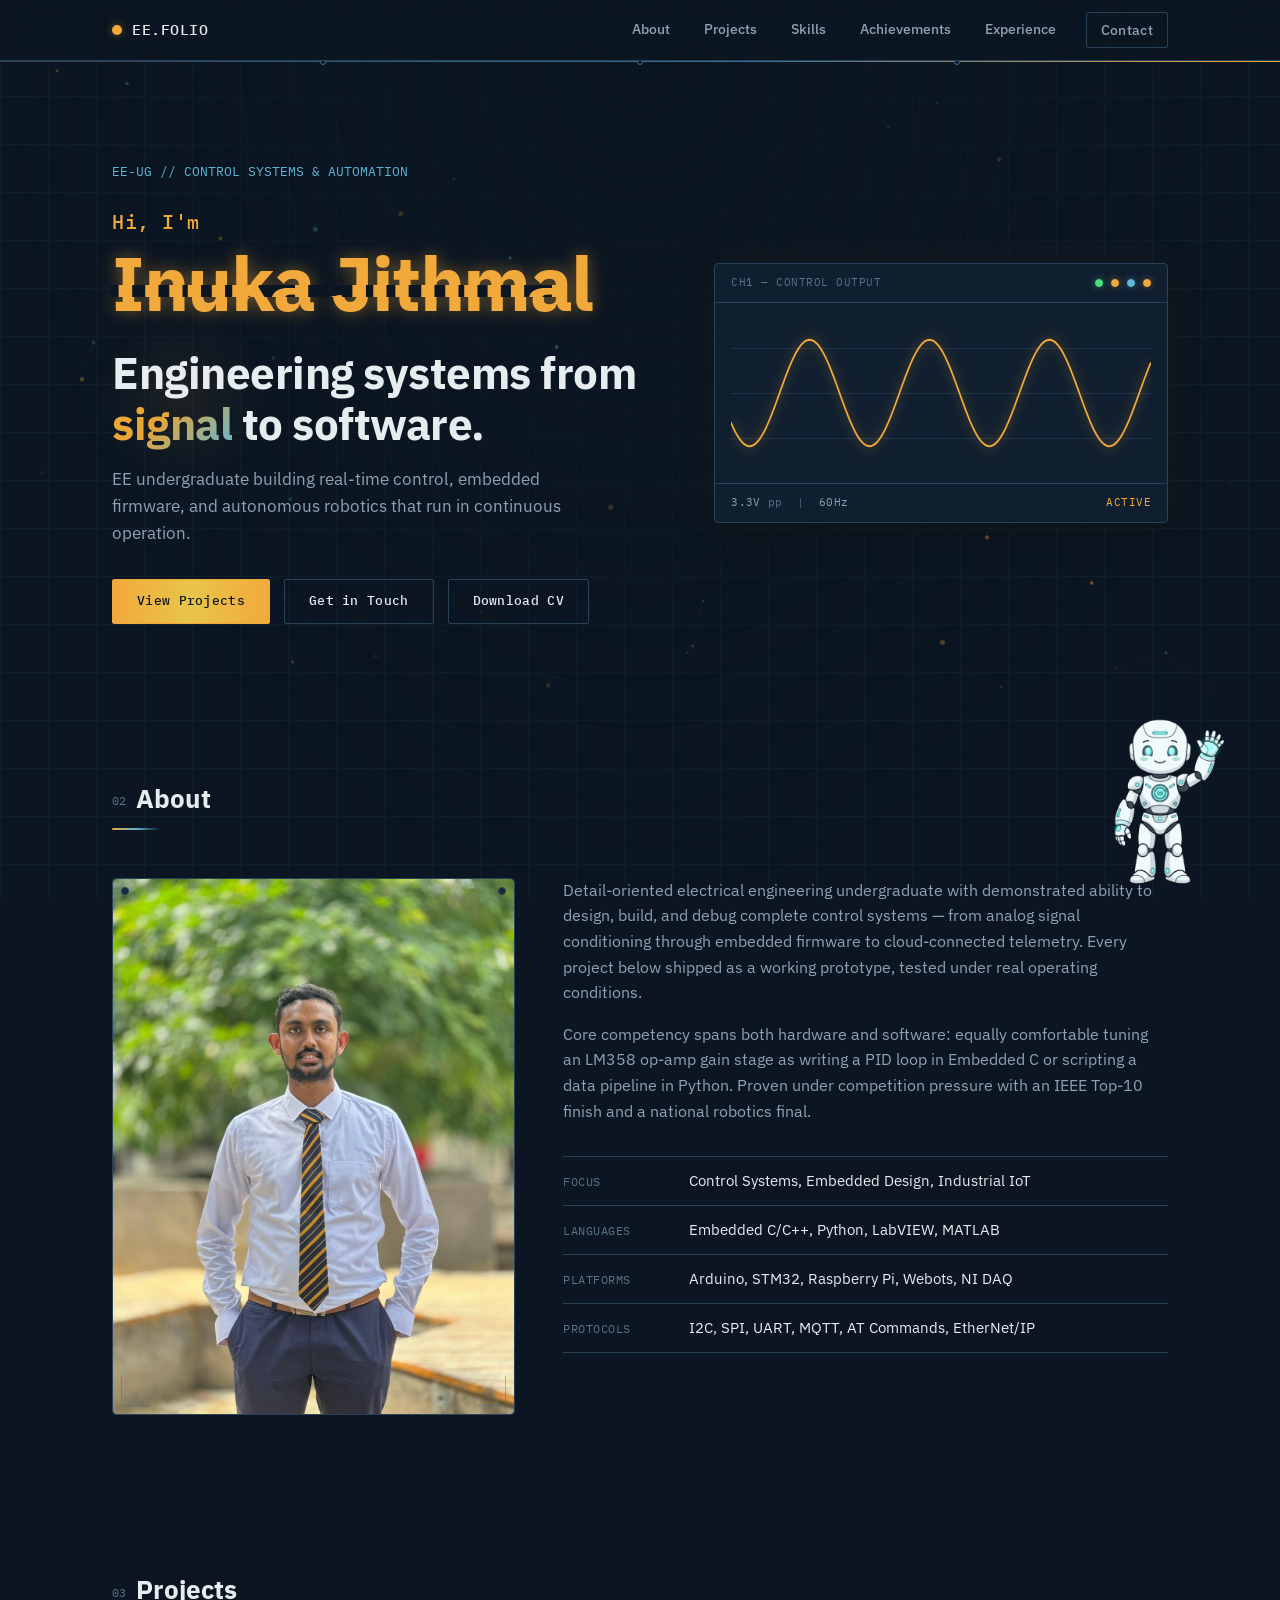
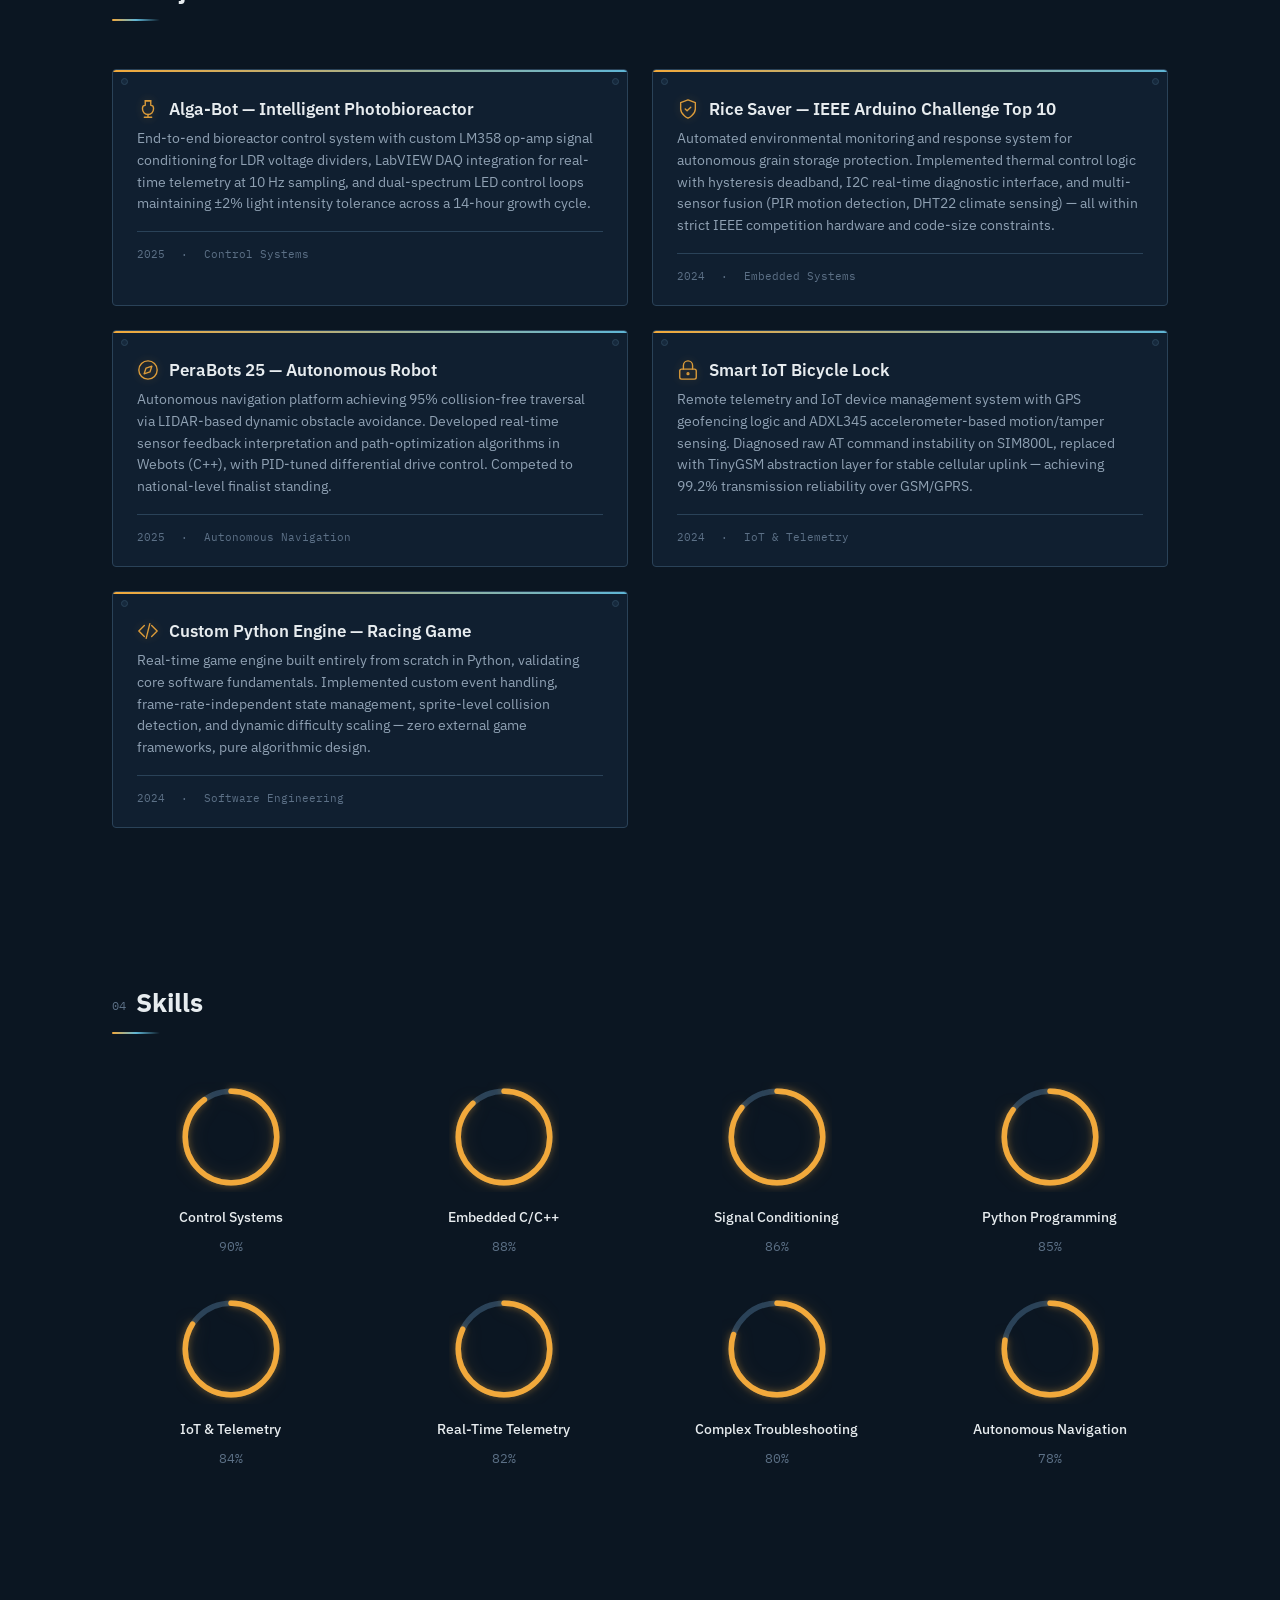
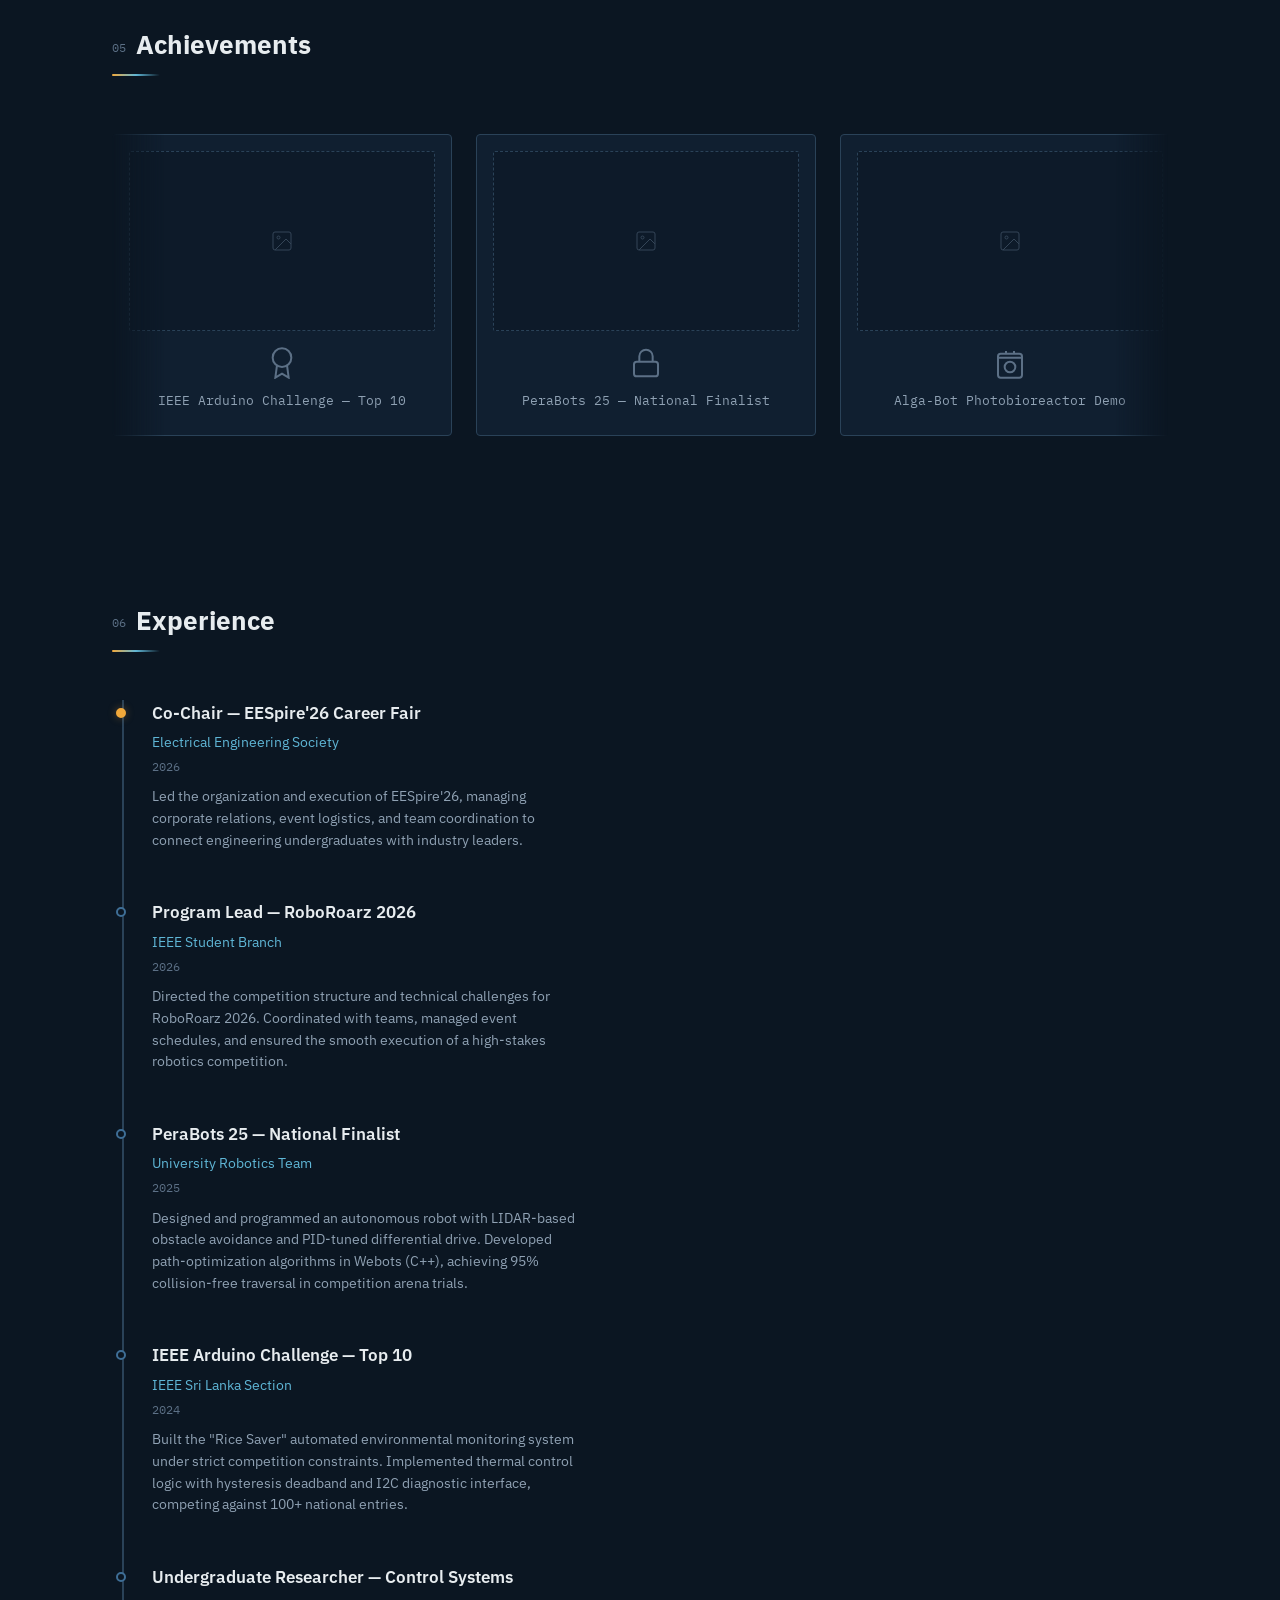
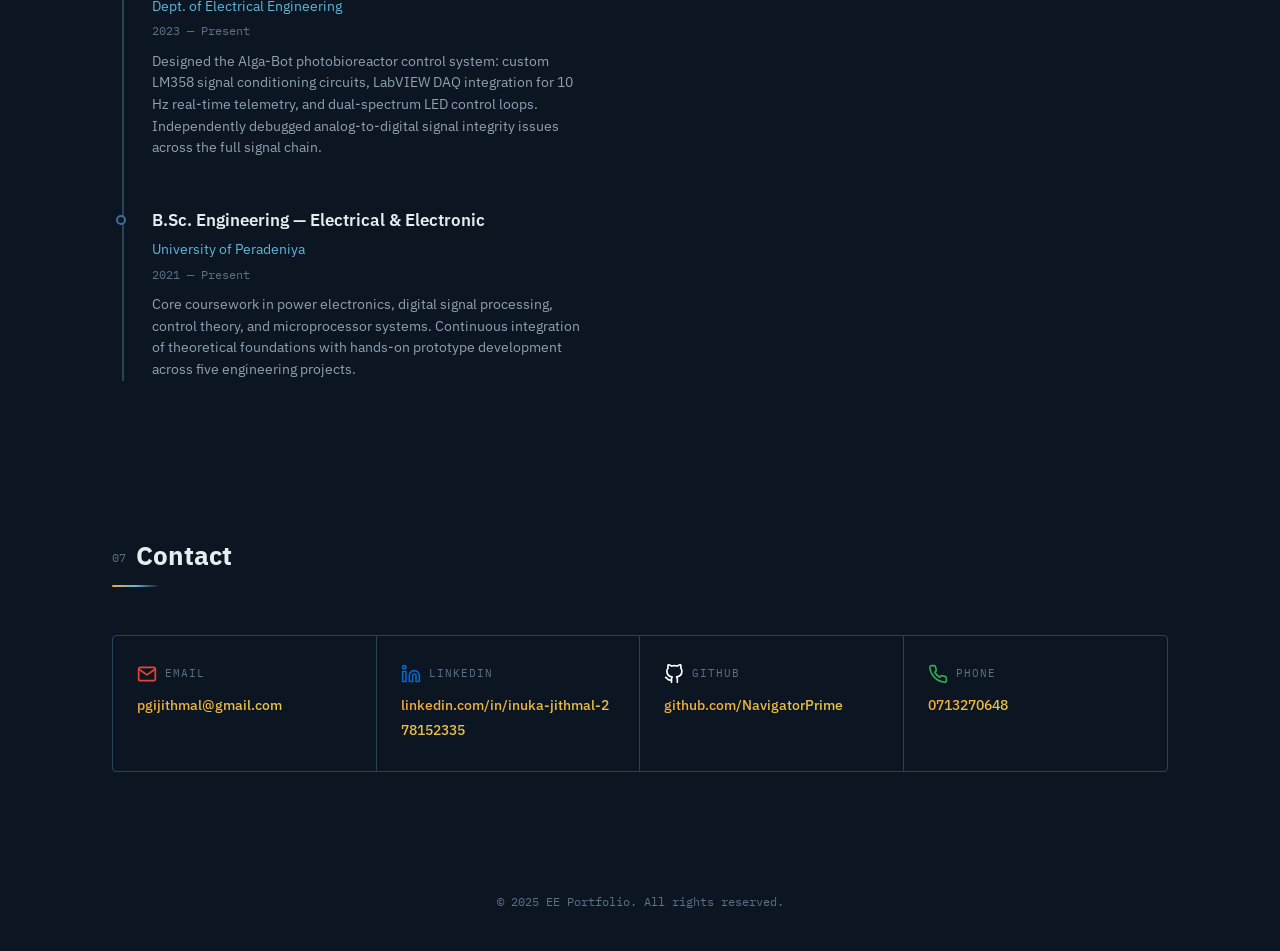
==== index.html @ 8684368c "Add CV" ====
<!DOCTYPE html>
<html lang="en">
<head>
  <meta charset="UTF-8">
  <meta name="viewport" content="width=device-width, initial-scale=1.0">
  <title>Electrical Engineering Portfolio — Control Systems, Embedded Design &amp; Autonomous Robotics</title>
  <meta name="description" content="Electrical engineering undergraduate portfolio specializing in real-time control systems, embedded C/C++ firmware, autonomous robotics, industrial IoT, and signal conditioning. Proven track record in IEEE competitions and national-level robotics finals.">
  <link rel="stylesheet" href="index.css?v=2">
</head>
<body>

  <!-- ======================== NAVBAR ======================== -->
  <nav class="navbar" id="navbar">
    <div class="wrap">
      <a href="#" class="logo">
        <span class="logo-dot"></span>
        <span>EE.FOLIO</span>
      </a>
      <ul class="nav-links">
        <li><a href="#about">About</a></li>
        <li><a href="#projects">Projects</a></li>
        <li><a href="#skills">Skills</a></li>
        <li><a href="#achievements">Achievements</a></li>
        <li><a href="#experience">Experience</a></li>
        <li><a href="#contact" class="btn btn-ghost">Contact</a></li>
      </ul>
    </div>
  </nav>

  <!-- Bus Rule Divider -->
  <div class="bus-rule"><span class="bus-rule-center"></span></div>


  <!-- ======================== HERO ======================== -->
  <section class="hero" id="hero">
    <div class="hero-particles" id="hero-particles">
      <canvas id="particle-canvas"></canvas>
    </div>
    <div class="wrap">
      <div class="hero-grid">
        <div class="hero-text">
          <span class="eyebrow">EE-UG // CONTROL SYSTEMS &amp; AUTOMATION</span>
          <div class="name-glitch-container">
            <span class="name-greeting">Hi, I'm</span><br/>
            <span class="name-glitch" data-text="Inuka Jithmal">Inuka Jithmal</span>
          </div>
          <h1>Engineering systems from <span class="amber">signal</span> to software.</h1>
          <p class="lede">EE undergraduate building real-time control, embedded firmware, and autonomous robotics that run in continuous operation.</p>
          <div class="hero-buttons">
            <a href="#projects" class="btn btn-primary">View Projects</a>
            <a href="#contact" class="btn btn-ghost">Get in Touch</a>
            <a href="CV.pdf" class="btn btn-ghost" download>Download CV</a>
          </div>
        </div>

        <!-- Oscilloscope Panel -->
        <div class="scope-panel" id="scope-panel">
          <div class="scope-header">
            <span class="scope-channel">CH1 — CONTROL OUTPUT</span>
            <div class="scope-leds">
              <span class="led" id="led-1"></span>
              <span class="led" id="led-2"></span>
              <span class="led" id="led-3"></span>
              <span class="led" id="led-4"></span>
            </div>
          </div>
          <div class="scope-display">
            <div class="scope-grid-line"></div>
            <div class="scope-grid-line"></div>
            <div class="scope-grid-line"></div>
            <svg class="scope-svg" viewBox="0 0 500 140" preserveAspectRatio="none" id="scope-svg">
              <path class="scope-trace" id="scope-trace" d="" />
            </svg>
          </div>
          <div class="scope-footer">
            <span class="scope-readout"><span>3.3V</span> pp &nbsp;|&nbsp; <span>60Hz</span></span>
            <span class="scope-status" id="scope-status">STANDBY</span>
          </div>
        </div>
      </div>
    </div>
  </section>


  <!-- ======================== ABOUT ======================== -->
  <section id="about">
    <div class="wrap">
      <h2><span class="section-ref">02</span>About</h2>
      <div class="about-grid">
        <!-- Photo Panel -->
        <div class="photo-panel" id="photo-panel">
          <span class="bolt bolt-tl"></span>
          <span class="bolt bolt-tr"></span>
          <img id="photo-preview" class="loaded" src="profile.jpg" alt="Profile photo" style="display: block;">
        </div>

        <!-- Bio + Spec Sheet -->
        <div class="bio">
          <p>Detail-oriented electrical engineering undergraduate with demonstrated ability to design, build, and debug complete control systems — from analog signal conditioning through embedded firmware to cloud-connected telemetry. Every project below shipped as a working prototype, tested under real operating conditions.</p>
          <p>Core competency spans both hardware and software: equally comfortable tuning an LM358 op-amp gain stage as writing a PID loop in Embedded C or scripting a data pipeline in Python. Proven under competition pressure with an IEEE Top-10 finish and a national robotics final.</p>

          <dl class="spec-sheet">
            <div class="spec-row">
              <dt class="spec-key">FOCUS</dt>
              <dd class="spec-val">Control Systems, Embedded Design, Industrial IoT</dd>
            </div>
            <div class="spec-row">
              <dt class="spec-key">LANGUAGES</dt>
              <dd class="spec-val">Embedded C/C++, Python, LabVIEW, MATLAB</dd>
            </div>
            <div class="spec-row">
              <dt class="spec-key">PLATFORMS</dt>
              <dd class="spec-val">Arduino, STM32, Raspberry Pi, Webots, NI DAQ</dd>
            </div>
            <div class="spec-row">
              <dt class="spec-key">PROTOCOLS</dt>
              <dd class="spec-val">I2C, SPI, UART, MQTT, AT Commands, EtherNet/IP</dd>
            </div>
          </dl>
        </div>
      </div>
    </div>
  </section>


  <!-- ======================== PROJECTS ======================== -->
  <section id="projects">
    <div class="wrap">
      <h2><span class="section-ref">03</span>Projects</h2>
      <div class="project-grid">

        <!-- 1. Alga-Bot -->
        <div class="project-card" tabindex="0">
          <h3><svg class="project-icon" viewBox="0 0 24 24" fill="none" stroke="currentColor" stroke-width="1.5" stroke-linecap="round" stroke-linejoin="round"><path d="M9 3h6v5a3 3 0 0 1 3 3v1a6 6 0 0 1-12 0v-1a3 3 0 0 1 3-3V3z"/><line x1="9" y1="3" x2="15" y2="3"/><path d="M12 18v3"/><path d="M8 21h8"/></svg>Alga-Bot — Intelligent Photobioreactor</h3>
          <p class="project-desc">End-to-end bioreactor control system with custom LM358 op-amp signal conditioning for LDR voltage dividers, LabVIEW DAQ integration for real-time telemetry at 10 Hz sampling, and dual-spectrum LED control loops maintaining ±2% light intensity tolerance across a 14-hour growth cycle.</p>
          <div class="project-tags">
            <span class="tag">LabVIEW</span>
            <span class="tag">LM358 Op-Amp</span>
            <span class="tag">Signal Conditioning</span>
            <span class="tag">NI DAQ</span>
            <span class="tag">PID Control</span>
          </div>
          <div class="project-meta">
            <span>2025</span>
            <span>·</span>
            <span>Control Systems</span>
          </div>
        </div>

        <!-- 2. Rice Saver -->
        <div class="project-card" tabindex="0">
          <h3><svg class="project-icon" viewBox="0 0 24 24" fill="none" stroke="currentColor" stroke-width="1.5" stroke-linecap="round" stroke-linejoin="round"><path d="M12 22s8-4 8-10V5l-8-3-8 3v7c0 6 8 10 8 10z"/><polyline points="9 12 11 14 15 10"/></svg>Rice Saver — IEEE Arduino Challenge Top 10</h3>
          <p class="project-desc">Automated environmental monitoring and response system for autonomous grain storage protection. Implemented thermal control logic with hysteresis deadband, I2C real-time diagnostic interface, and multi-sensor fusion (PIR motion detection, DHT22 climate sensing) — all within strict IEEE competition hardware and code-size constraints.</p>
          <div class="project-tags">
            <span class="tag">Arduino</span>
            <span class="tag">I2C</span>
            <span class="tag">PIR</span>
            <span class="tag">DHT22</span>
            <span class="tag">Thermal Control</span>
          </div>
          <div class="project-meta">
            <span>2024</span>
            <span>·</span>
            <span>Embedded Systems</span>
          </div>
        </div>

        <!-- 3. PeraBots 25 -->
        <div class="project-card" tabindex="0">
          <h3><svg class="project-icon" viewBox="0 0 24 24" fill="none" stroke="currentColor" stroke-width="1.5" stroke-linecap="round" stroke-linejoin="round"><circle cx="12" cy="12" r="10"/><polygon points="16.24 7.76 14.12 14.12 7.76 16.24 9.88 9.88 16.24 7.76"/></svg>PeraBots 25 — Autonomous Robot</h3>
          <p class="project-desc">Autonomous navigation platform achieving 95% collision-free traversal via LIDAR-based dynamic obstacle avoidance. Developed real-time sensor feedback interpretation and path-optimization algorithms in Webots (C++), with PID-tuned differential drive control. Competed to national-level finalist standing.</p>
          <div class="project-tags">
            <span class="tag">LIDAR</span>
            <span class="tag">Webots</span>
            <span class="tag">Path Planning</span>
            <span class="tag">C++</span>
            <span class="tag">PID</span>
          </div>
          <div class="project-meta">
            <span>2025</span>
            <span>·</span>
            <span>Autonomous Navigation</span>
          </div>
        </div>

        <!-- 4. Smart IoT Bicycle Lock -->
        <div class="project-card" tabindex="0">
          <h3><svg class="project-icon" viewBox="0 0 24 24" fill="none" stroke="currentColor" stroke-width="1.5" stroke-linecap="round" stroke-linejoin="round"><rect x="3" y="11" width="18" height="11" rx="2" ry="2"/><path d="M7 11V7a5 5 0 0 1 10 0v4"/><circle cx="12" cy="16" r="1"/></svg>Smart IoT Bicycle Lock</h3>
          <p class="project-desc">Remote telemetry and IoT device management system with GPS geofencing logic and ADXL345 accelerometer-based motion/tamper sensing. Diagnosed raw AT command instability on SIM800L, replaced with TinyGSM abstraction layer for stable cellular uplink — achieving 99.2% transmission reliability over GSM/GPRS.</p>
          <div class="project-tags">
            <span class="tag">TinyGSM</span>
            <span class="tag">ADXL345</span>
            <span class="tag">Geofencing</span>
            <span class="tag">SIM800L</span>
            <span class="tag">MQTT</span>
          </div>
          <div class="project-meta">
            <span>2024</span>
            <span>·</span>
            <span>IoT &amp; Telemetry</span>
          </div>
        </div>

        <!-- 5. Custom Python Engine -->
        <div class="project-card" tabindex="0">
          <h3><svg class="project-icon" viewBox="0 0 24 24" fill="none" stroke="currentColor" stroke-width="1.5" stroke-linecap="round" stroke-linejoin="round"><polyline points="16 18 22 12 16 6"/><polyline points="8 6 2 12 8 18"/><line x1="14" y1="4" x2="10" y2="20"/></svg>Custom Python Engine — Racing Game</h3>
          <p class="project-desc">Real-time game engine built entirely from scratch in Python, validating core software fundamentals. Implemented custom event handling, frame-rate-independent state management, sprite-level collision detection, and dynamic difficulty scaling — zero external game frameworks, pure algorithmic design.</p>
          <div class="project-tags">
            <span class="tag">Python</span>
            <span class="tag">Pygame</span>
            <span class="tag">State Machine</span>
            <span class="tag">Event Loop</span>
            <span class="tag">OOP</span>
          </div>
          <div class="project-meta">
            <span>2024</span>
            <span>·</span>
            <span>Software Engineering</span>
          </div>
        </div>

      </div>
    </div>
  </section>


  <!-- ======================== SKILLS ======================== -->
  <section id="skills">
    <div class="wrap">
      <h2><span class="section-ref">04</span>Skills</h2>
      <div class="skill-grid">

        <div class="skill-gauge" data-percent="90">
          <svg class="gauge-ring" viewBox="0 0 120 120">
            <circle class="gauge-track" cx="60" cy="60" r="50" />
            <circle class="gauge-fill" cx="60" cy="60" r="50" />
          </svg>
          <div class="gauge-label">
            <span class="name">Control Systems</span>
            <span class="pct">90%</span>
          </div>
        </div>

        <div class="skill-gauge" data-percent="88">
          <svg class="gauge-ring" viewBox="0 0 120 120">
            <circle class="gauge-track" cx="60" cy="60" r="50" />
            <circle class="gauge-fill" cx="60" cy="60" r="50" />
          </svg>
          <div class="gauge-label">
            <span class="name">Embedded C/C++</span>
            <span class="pct">88%</span>
          </div>
        </div>

        <div class="skill-gauge" data-percent="86">
          <svg class="gauge-ring" viewBox="0 0 120 120">
            <circle class="gauge-track" cx="60" cy="60" r="50" />
            <circle class="gauge-fill" cx="60" cy="60" r="50" />
          </svg>
          <div class="gauge-label">
            <span class="name">Signal Conditioning</span>
            <span class="pct">86%</span>
          </div>
        </div>

        <div class="skill-gauge" data-percent="85">
          <svg class="gauge-ring" viewBox="0 0 120 120">
            <circle class="gauge-track" cx="60" cy="60" r="50" />
            <circle class="gauge-fill" cx="60" cy="60" r="50" />
          </svg>
          <div class="gauge-label">
            <span class="name">Python Programming</span>
            <span class="pct">85%</span>
          </div>
        </div>

        <div class="skill-gauge" data-percent="84">
          <svg class="gauge-ring" viewBox="0 0 120 120">
            <circle class="gauge-track" cx="60" cy="60" r="50" />
            <circle class="gauge-fill" cx="60" cy="60" r="50" />
          </svg>
          <div class="gauge-label">
            <span class="name">IoT & Telemetry</span>
            <span class="pct">84%</span>
          </div>
        </div>

        <div class="skill-gauge" data-percent="82">
          <svg class="gauge-ring" viewBox="0 0 120 120">
            <circle class="gauge-track" cx="60" cy="60" r="50" />
            <circle class="gauge-fill" cx="60" cy="60" r="50" />
          </svg>
          <div class="gauge-label">
            <span class="name">Real-Time Telemetry</span>
            <span class="pct">82%</span>
          </div>
        </div>

        <div class="skill-gauge" data-percent="80">
          <svg class="gauge-ring" viewBox="0 0 120 120">
            <circle class="gauge-track" cx="60" cy="60" r="50" />
            <circle class="gauge-fill" cx="60" cy="60" r="50" />
          </svg>
          <div class="gauge-label">
            <span class="name">Complex Troubleshooting</span>
            <span class="pct">80%</span>
          </div>
        </div>

        <div class="skill-gauge" data-percent="78">
          <svg class="gauge-ring" viewBox="0 0 120 120">
            <circle class="gauge-track" cx="60" cy="60" r="50" />
            <circle class="gauge-fill" cx="60" cy="60" r="50" />
          </svg>
          <div class="gauge-label">
            <span class="name">Autonomous Navigation</span>
            <span class="pct">78%</span>
          </div>
        </div>

      </div>
    </div>
  </section>


  <!-- ======================== ACHIEVEMENTS ======================== -->
  <section id="achievements">
    <div class="wrap">
      <h2><span class="section-ref">05</span>Achievements</h2>
      <div class="marquee-container" id="achievement-marquee">
        <div class="marquee-track">
          <!-- Set 1 -->
          <div class="marquee-set">
            <a href="projects/rice-saver.html" class="marquee-card" data-project="rice-saver">
              <div class="marquee-image-placeholder"><svg viewBox="0 0 24 24" fill="none" stroke="currentColor" stroke-width="1"><rect x="3" y="3" width="18" height="18" rx="2" ry="2"/><circle cx="8.5" cy="8.5" r="1.5"/><polyline points="21 15 16 10 5 21"/></svg></div>
              <div class="marquee-content">
                <svg viewBox="0 0 24 24" fill="none" stroke="currentColor" stroke-width="1.5"><circle cx="12" cy="8" r="7"/><polyline points="8.21 13.89 7 23 12 20 17 23 15.79 13.88"/></svg>
                <div class="marquee-text">IEEE Arduino Challenge — Top 10</div>
              </div>
            </a>
            <a href="projects/perabots.html" class="marquee-card" data-project="perabots">
              <div class="marquee-image-placeholder"><svg viewBox="0 0 24 24" fill="none" stroke="currentColor" stroke-width="1"><rect x="3" y="3" width="18" height="18" rx="2" ry="2"/><circle cx="8.5" cy="8.5" r="1.5"/><polyline points="21 15 16 10 5 21"/></svg></div>
              <div class="marquee-content">
                <svg viewBox="0 0 24 24" fill="none" stroke="currentColor" stroke-width="1.5"><rect x="3" y="11" width="18" height="11" rx="2" ry="2"/><path d="M7 11V7a5 5 0 0 1 10 0v4"/></svg>
                <div class="marquee-text">PeraBots 25 — National Finalist</div>
              </div>
            </a>
            <a href="projects/algabot.html" class="marquee-card" data-project="algabot">
              <div class="marquee-image-placeholder"><svg viewBox="0 0 24 24" fill="none" stroke="currentColor" stroke-width="1"><rect x="3" y="3" width="18" height="18" rx="2" ry="2"/><circle cx="8.5" cy="8.5" r="1.5"/><polyline points="21 15 16 10 5 21"/></svg></div>
              <div class="marquee-content">
                <svg viewBox="0 0 24 24" fill="none" stroke="currentColor" stroke-width="1.5"><path d="M9 3v2M15 3v2M3 8h18M5 5h14a2 2 0 0 1 2 2v14a2 2 0 0 1-2 2H5a2 2 0 0 1-2-2V7a2 2 0 0 1 2-2z"/><circle cx="12" cy="15" r="4"/></svg>
                <div class="marquee-text">Alga-Bot Photobioreactor Demo</div>
              </div>
            </a>
            <a href="projects/iot-lock.html" class="marquee-card" data-project="iot-lock">
              <div class="marquee-image-placeholder"><svg viewBox="0 0 24 24" fill="none" stroke="currentColor" stroke-width="1"><rect x="3" y="3" width="18" height="18" rx="2" ry="2"/><circle cx="8.5" cy="8.5" r="1.5"/><polyline points="21 15 16 10 5 21"/></svg></div>
              <div class="marquee-content">
                <svg viewBox="0 0 24 24" fill="none" stroke="currentColor" stroke-width="1.5"><path d="M22 12h-4l-3 9L9 3l-3 9H2"/></svg>
                <div class="marquee-text">IoT Bicycle Lock — Field Test</div>
              </div>
            </a>
            <a href="projects/racing-engine.html" class="marquee-card" data-project="racing-engine">
              <div class="marquee-image-placeholder"><svg viewBox="0 0 24 24" fill="none" stroke="currentColor" stroke-width="1"><rect x="3" y="3" width="18" height="18" rx="2" ry="2"/><circle cx="8.5" cy="8.5" r="1.5"/><polyline points="21 15 16 10 5 21"/></svg></div>
              <div class="marquee-content">
                <svg viewBox="0 0 24 24" fill="none" stroke="currentColor" stroke-width="1.5"><polyline points="16 18 22 12 16 6"/><polyline points="8 6 2 12 8 18"/></svg>
                <div class="marquee-text">Python Racing Engine Demo</div>
              </div>
            </a>
            <a href="projects/raven.html" class="marquee-card" data-project="raven">
              <div class="marquee-image-placeholder"><svg viewBox="0 0 24 24" fill="none" stroke="currentColor" stroke-width="1"><rect x="3" y="3" width="18" height="18" rx="2" ry="2"/><circle cx="8.5" cy="8.5" r="1.5"/><polyline points="21 15 16 10 5 21"/></svg></div>
              <div class="marquee-content">
                <svg viewBox="0 0 24 24" fill="none" stroke="currentColor" stroke-width="1.5"><polygon points="12 2 15.09 8.26 22 9.27 17 14.14 18.18 21.02 12 17.77 5.82 21.02 7 14.14 2 9.27 8.91 8.26 12 2"/></svg>
                <div class="marquee-text">ROBOFEST 2025 — Finalist</div>
              </div>
            </a>
          </div>
          
          <!-- Set 2 (for seamless looping) -->
          <div class="marquee-set">
            <a href="projects/rice-saver.html" class="marquee-card" data-project="rice-saver">
              <div class="marquee-image-placeholder"><svg viewBox="0 0 24 24" fill="none" stroke="currentColor" stroke-width="1"><rect x="3" y="3" width="18" height="18" rx="2" ry="2"/><circle cx="8.5" cy="8.5" r="1.5"/><polyline points="21 15 16 10 5 21"/></svg></div>
              <div class="marquee-content">
                <svg viewBox="0 0 24 24" fill="none" stroke="currentColor" stroke-width="1.5"><circle cx="12" cy="8" r="7"/><polyline points="8.21 13.89 7 23 12 20 17 23 15.79 13.88"/></svg>
                <div class="marquee-text">IEEE Arduino Challenge — Top 10</div>
              </div>
            </a>
            <a href="projects/perabots.html" class="marquee-card" data-project="perabots">
              <div class="marquee-image-placeholder"><svg viewBox="0 0 24 24" fill="none" stroke="currentColor" stroke-width="1"><rect x="3" y="3" width="18" height="18" rx="2" ry="2"/><circle cx="8.5" cy="8.5" r="1.5"/><polyline points="21 15 16 10 5 21"/></svg></div>
              <div class="marquee-content">
                <svg viewBox="0 0 24 24" fill="none" stroke="currentColor" stroke-width="1.5"><rect x="3" y="11" width="18" height="11" rx="2" ry="2"/><path d="M7 11V7a5 5 0 0 1 10 0v4"/></svg>
                <div class="marquee-text">PeraBots 25 — National Finalist</div>
              </div>
            </a>
            <a href="projects/algabot.html" class="marquee-card" data-project="algabot">
              <div class="marquee-image-placeholder"><svg viewBox="0 0 24 24" fill="none" stroke="currentColor" stroke-width="1"><rect x="3" y="3" width="18" height="18" rx="2" ry="2"/><circle cx="8.5" cy="8.5" r="1.5"/><polyline points="21 15 16 10 5 21"/></svg></div>
              <div class="marquee-content">
                <svg viewBox="0 0 24 24" fill="none" stroke="currentColor" stroke-width="1.5"><path d="M9 3v2M15 3v2M3 8h18M5 5h14a2 2 0 0 1 2 2v14a2 2 0 0 1-2 2H5a2 2 0 0 1-2-2V7a2 2 0 0 1 2-2z"/><circle cx="12" cy="15" r="4"/></svg>
                <div class="marquee-text">Alga-Bot Photobioreactor Demo</div>
              </div>
            </a>
            <a href="projects/iot-lock.html" class="marquee-card" data-project="iot-lock">
              <div class="marquee-image-placeholder"><svg viewBox="0 0 24 24" fill="none" stroke="currentColor" stroke-width="1"><rect x="3" y="3" width="18" height="18" rx="2" ry="2"/><circle cx="8.5" cy="8.5" r="1.5"/><polyline points="21 15 16 10 5 21"/></svg></div>
              <div class="marquee-content">
                <svg viewBox="0 0 24 24" fill="none" stroke="currentColor" stroke-width="1.5"><path d="M22 12h-4l-3 9L9 3l-3 9H2"/></svg>
                <div class="marquee-text">IoT Bicycle Lock — Field Test</div>
              </div>
            </a>
            <a href="projects/racing-engine.html" class="marquee-card" data-project="racing-engine">
              <div class="marquee-image-placeholder"><svg viewBox="0 0 24 24" fill="none" stroke="currentColor" stroke-width="1"><rect x="3" y="3" width="18" height="18" rx="2" ry="2"/><circle cx="8.5" cy="8.5" r="1.5"/><polyline points="21 15 16 10 5 21"/></svg></div>
              <div class="marquee-content">
                <svg viewBox="0 0 24 24" fill="none" stroke="currentColor" stroke-width="1.5"><polyline points="16 18 22 12 16 6"/><polyline points="8 6 2 12 8 18"/></svg>
                <div class="marquee-text">Python Racing Engine Demo</div>
              </div>
            </a>
            <a href="projects/raven.html" class="marquee-card" data-project="raven">
              <div class="marquee-image-placeholder"><svg viewBox="0 0 24 24" fill="none" stroke="currentColor" stroke-width="1"><rect x="3" y="3" width="18" height="18" rx="2" ry="2"/><circle cx="8.5" cy="8.5" r="1.5"/><polyline points="21 15 16 10 5 21"/></svg></div>
              <div class="marquee-content">
                <svg viewBox="0 0 24 24" fill="none" stroke="currentColor" stroke-width="1.5"><polygon points="12 2 15.09 8.26 22 9.27 17 14.14 18.18 21.02 12 17.77 5.82 21.02 7 14.14 2 9.27 8.91 8.26 12 2"/></svg>
                <div class="marquee-text">ROBOFEST 2025 — Finalist</div>
              </div>
            </a>
          </div>
        </div>
      </div>
    </div>
  </section>


  <!-- ======================== EXPERIENCE ======================== -->
  <section id="experience">
    <div class="wrap">
      <h2><span class="section-ref">06</span>Experience</h2>
      <div class="timeline" id="timeline">
        <div class="timeline-wire">
          <div class="timeline-current" id="timeline-current"></div>
        </div>

        <div class="timeline-item">
          <div class="timeline-node"></div>
          <div class="timeline-role">Co-Chair — EESpire'26 Career Fair</div>
          <div class="timeline-org">Electrical Engineering Society</div>
          <div class="timeline-date">2026</div>
          <p class="timeline-desc">Led the organization and execution of EESpire'26, managing corporate relations, event logistics, and team coordination to connect engineering undergraduates with industry leaders.</p>
        </div>

        <div class="timeline-item">
          <div class="timeline-node"></div>
          <div class="timeline-role">Program Lead — RoboRoarz 2026</div>
          <div class="timeline-org">IEEE Student Branch</div>
          <div class="timeline-date">2026</div>
          <p class="timeline-desc">Directed the competition structure and technical challenges for RoboRoarz 2026. Coordinated with teams, managed event schedules, and ensured the smooth execution of a high-stakes robotics competition.</p>
        </div>

        <div class="timeline-item">
          <div class="timeline-node"></div>
          <div class="timeline-role">PeraBots 25 — National Finalist</div>
          <div class="timeline-org">University Robotics Team</div>
          <div class="timeline-date">2025</div>
          <p class="timeline-desc">Designed and programmed an autonomous robot with LIDAR-based obstacle avoidance and PID-tuned differential drive. Developed path-optimization algorithms in Webots (C++), achieving 95% collision-free traversal in competition arena trials.</p>
        </div>

        <div class="timeline-item">
          <div class="timeline-node"></div>
          <div class="timeline-role">IEEE Arduino Challenge — Top 10</div>
          <div class="timeline-org">IEEE Sri Lanka Section</div>
          <div class="timeline-date">2024</div>
          <p class="timeline-desc">Built the "Rice Saver" automated environmental monitoring system under strict competition constraints. Implemented thermal control logic with hysteresis deadband and I2C diagnostic interface, competing against 100+ national entries.</p>
        </div>

        <div class="timeline-item">
          <div class="timeline-node"></div>
          <div class="timeline-role">Undergraduate Researcher — Control Systems</div>
          <div class="timeline-org">Dept. of Electrical Engineering</div>
          <div class="timeline-date">2023 — Present</div>
          <p class="timeline-desc">Designed the Alga-Bot photobioreactor control system: custom LM358 signal conditioning circuits, LabVIEW DAQ integration for 10 Hz real-time telemetry, and dual-spectrum LED control loops. Independently debugged analog-to-digital signal integrity issues across the full signal chain.</p>
        </div>

        <div class="timeline-item">
          <div class="timeline-node"></div>
          <div class="timeline-role">B.Sc. Engineering — Electrical &amp; Electronic</div>
          <div class="timeline-org">University of Peradeniya</div>
          <div class="timeline-date">2021 — Present</div>
          <p class="timeline-desc">Core coursework in power electronics, digital signal processing, control theory, and microprocessor systems. Continuous integration of theoretical foundations with hands-on prototype development across five engineering projects.</p>
        </div>

      </div>
    </div>
  </section>


  <!-- ======================== CONTACT ======================== -->
  <section id="contact">
    <div class="wrap">
      <h2><span class="section-ref">07</span>Contact</h2>
      <div class="terminal-block">
        <a href="mailto:pgijithmal@gmail.com" class="terminal-cell">
          <span class="terminal-label" style="display: flex; align-items: center; gap: 8px;"><svg viewBox="0 0 24 24" width="20" height="20" fill="none" stroke="#EA4335" stroke-width="2" stroke-linecap="round" stroke-linejoin="round"><path d="M4 4h16c1.1 0 2 .9 2 2v12c0 1.1-.9 2-2 2H4c-1.1 0-2-.9-2-2V6c0-1.1.9-2 2-2z"></path><polyline points="22,6 12,13 2,6"></polyline></svg>EMAIL</span>
          <span class="terminal-value">pgijithmal@gmail.com</span>
        </a>
        <a href="https://www.linkedin.com/in/inuka-jithmal-278152335" target="_blank" rel="noopener" class="terminal-cell">
          <span class="terminal-label" style="display: flex; align-items: center; gap: 8px;"><svg viewBox="0 0 24 24" width="20" height="20" fill="none" stroke="#0A66C2" stroke-width="2" stroke-linecap="round" stroke-linejoin="round"><path d="M16 8a6 6 0 0 1 6 6v7h-4v-7a2 2 0 0 0-2-2 2 2 0 0 0-2 2v7h-4v-7a6 6 0 0 1 6-6z"></path><rect x="2" y="9" width="4" height="12"></rect><circle cx="4" cy="4" r="2"></circle></svg>LINKEDIN</span>
          <span class="terminal-value">linkedin.com/in/inuka-jithmal-278152335</span>
        </a>
        <a href="https://github.com/NavigatorPrime" target="_blank" rel="noopener" class="terminal-cell">
          <span class="terminal-label" style="display: flex; align-items: center; gap: 8px;"><svg viewBox="0 0 24 24" width="20" height="20" fill="none" stroke="#ffffff" stroke-width="2" stroke-linecap="round" stroke-linejoin="round"><path d="M9 19c-5 1.5-5-2.5-7-3m14 6v-3.87a3.37 3.37 0 0 0-.94-2.61c3.14-.35 6.44-1.54 6.44-7A5.44 5.44 0 0 0 20 4.77 5.07 5.07 0 0 0 19.91 1S18.73.65 16 2.48a13.38 13.38 0 0 0-7 0C6.27.65 5.09 1 5.09 1A5.07 5.07 0 0 0 5 4.77a5.44 5.44 0 0 0-1.5 3.78c0 5.42 3.3 6.61 6.44 7A3.37 3.37 0 0 0 9 18.13V22"></path></svg>GITHUB</span>
          <span class="terminal-value">github.com/NavigatorPrime</span>
        </a>
        <a href="tel:0713270648" class="terminal-cell">
          <span class="terminal-label" style="display: flex; align-items: center; gap: 8px;"><svg viewBox="0 0 24 24" width="20" height="20" fill="none" stroke="#34A853" stroke-width="2" stroke-linecap="round" stroke-linejoin="round"><path d="M22 16.92v3a2 2 0 0 1-2.18 2 19.79 19.79 0 0 1-8.63-3.07 19.5 19.5 0 0 1-6-6 19.79 19.79 0 0 1-3.07-8.67A2 2 0 0 1 4.11 2h3a2 2 0 0 1 2 1.72 12.84 12.84 0 0 0 .7 2.81 2 2 0 0 1-.45 2.11L8.09 9.91a16 16 0 0 0 6 6l1.27-1.27a2 2 0 0 1 2.11-.45 12.84 12.84 0 0 0 2.81.7A2 2 0 0 1 22 16.92z"></path></svg>PHONE</span>
          <span class="terminal-value">0713270648</span>
        </a>
      </div>
    </div>
  </section>


  <!-- ======================== FOOTER ======================== -->
  <footer class="footer">
    <div class="wrap">
      <p>&copy; 2025 EE Portfolio. All rights reserved.</p>
    </div>
  </footer>


  <!-- Robot Mascot -->
  <div id="robot-mascot">
    <img src="anime_robot_transparent.png" alt="Waving Robot" />
  </div>

  <script src="index.js"></script>
</body>
</html>
---- index.css ----
/* ============================================================
   CONTROL PANEL / SCHEMATIC PORTFOLIO — DESIGN SYSTEM & STYLES
   ============================================================ */

/* --- Fonts --- */
@import url('https://fonts.googleapis.com/css2?family=IBM+Plex+Mono:wght@400;500&family=IBM+Plex+Sans:wght@400;500;600;700&display=swap');

/* --- Custom Properties --- */
:root {
  --navy-950: #0B1622;
  --navy-900: #101F30;
  --navy-850: #132538;
  --navy-800: #16293D;
  --line: #2A4258;
  --line-bright: #3E6E96;
  --amber: #F2A93B;
  --amber-dim: #8a6425;
  --amber-glow: rgba(242, 169, 59, 0.35);
  --cyan: #5FB6D6;
  --text: #E7ECEF;
  --text-muted: #8FA1B3;
  --text-faint: #5C7086;

  --radius-sm: 2px;
  --radius-md: 4px;
  --font-sans: 'IBM Plex Sans', sans-serif;
  --font-mono: 'IBM Plex Mono', monospace;

  --grid-size: 48px;
  --wrap-max: 1120px;
  --wrap-pad: 32px;
  --section-pad: 80px;
}

/* --- Reset --- */
*, *::before, *::after {
  margin: 0;
  padding: 0;
  box-sizing: border-box;
}

html {
  scroll-behavior: smooth;
  -webkit-font-smoothing: antialiased;
  -moz-osx-font-smoothing: grayscale;
}

body {
  font-family: var(--font-sans);
  font-size: 16px;
  line-height: 1.6;
  color: var(--text-muted);
  background-color: var(--navy-950);
  min-height: 100vh;
  overflow-x: hidden;
}

/* --- Blueprint Grid Background --- */
body::before {
  content: '';
  position: fixed;
  inset: 0;
  z-index: 0;
  pointer-events: none;
  background-image:
    linear-gradient(to right,  var(--line) 1px, transparent 1px),
    linear-gradient(to bottom, var(--line) 1px, transparent 1px);
  background-size: var(--grid-size) var(--grid-size);
  opacity: 0.18;
}

/* Radial vignette to fade grid at top */
body::after {
  content: '';
  position: fixed;
  inset: 0;
  z-index: 0;
  pointer-events: none;
  background: radial-gradient(ellipse at 50% 0%, var(--navy-950) 0%, transparent 70%);
}

/* --- Utility: Wrap --- */
.wrap {
  max-width: var(--wrap-max);
  margin: 0 auto;
  padding-left: var(--wrap-pad);
  padding-right: var(--wrap-pad);
  position: relative;
  z-index: 1;
}

section {
  padding-top: var(--section-pad);
  padding-bottom: var(--section-pad);
  position: relative;
  z-index: 1;
}

/* --- Focus Ring --- */
:focus-visible {
  outline: 2px solid var(--amber);
  outline-offset: 3px;
}

/* --- Links --- */
a {
  color: inherit;
  text-decoration: none;
}

/* --- Typography --- */
h1, h2, h3, h4 {
  color: var(--text);
  font-weight: 700;
  line-height: 1.15;
}

h1 {
  font-size: 44px;
  letter-spacing: -0.5px;
}

h2 {
  font-size: 26px;
  margin-bottom: 48px;
}

h2 .section-ref {
  font-family: var(--font-mono);
  font-size: 12px;
  font-weight: 400;
  color: var(--text-faint);
  margin-right: 10px;
  vertical-align: middle;
}

p {
  max-width: 60ch;
}

.mono {
  font-family: var(--font-mono);
}

.eyebrow {
  font-family: var(--font-mono);
  font-size: 13px;
  color: var(--cyan);
  font-weight: 400;
  margin-bottom: 12px;
  display: block;
}

.lede {
  font-size: 17px;
  color: var(--text-muted);
  max-width: 46ch;
  margin-top: 16px;
  line-height: 1.6;
}

.amber {
  background: linear-gradient(135deg, #F2A93B 0%, #E8A535 40%, #5FB6D6 100%);
  -webkit-background-clip: text;
  -webkit-text-fill-color: transparent;
  background-clip: text;
}

/* --- Buttons --- */
.btn {
  display: inline-flex;
  align-items: center;
  gap: 8px;
  font-family: var(--font-mono);
  font-size: 13px;
  font-weight: 500;
  padding: 11px 24px;
  border-radius: var(--radius-sm);
  border: 1px solid transparent;
  cursor: pointer;
  transition: transform 0.18s ease, background-color 0.18s ease, border-color 0.18s ease, color 0.18s ease;
  text-decoration: none;
  letter-spacing: 0.3px;
}

.btn:hover {
  transform: translateY(-1px);
}

.btn-primary {
  background-color: var(--amber);
  color: var(--navy-950);
  border-color: var(--amber);
}

.btn-primary:hover {
  background-color: #e69d2f;
  border-color: #e69d2f;
}

.btn-ghost {
  background: transparent;
  color: var(--text);
  border-color: var(--line);
}

.btn-ghost:hover {
  border-color: var(--line-bright);
  color: var(--amber);
}

/* --- Mounting Bolt Dots --- */
.panel {
  position: relative;
  background: var(--navy-900);
  border: 1px solid var(--line);
  border-radius: var(--radius-md);
  transition: border-color 0.25s ease;
}

.panel:hover {
  border-color: var(--line-bright);
}

.panel::before,
.panel::after,
.panel .bolt-bl,
.panel .bolt-br {
  content: '';
  position: absolute;
  width: 8px;
  height: 8px;
  border-radius: 50%;
  background: var(--navy-800);
  border: 1px solid var(--line);
  z-index: 2;
}

.panel::before { top: 8px; left: 8px; }
.panel::after  { top: 8px; right: 8px; }
.panel .bolt-bl { bottom: 8px; left: 8px; }
.panel .bolt-br { bottom: 8px; right: 8px; }


/* ====================
   NAVBAR
   ==================== */
.navbar {
  position: sticky;
  top: 0;
  z-index: 100;
  background: rgba(11, 22, 34, 0.82);
  backdrop-filter: blur(16px);
  -webkit-backdrop-filter: blur(16px);
  border-bottom: 1px solid var(--line);
}

.navbar .wrap {
  display: flex;
  align-items: center;
  justify-content: space-between;
  height: 60px;
}

.logo {
  display: flex;
  align-items: center;
  gap: 10px;
  font-family: var(--font-mono);
  font-size: 15px;
  font-weight: 500;
  color: var(--text);
  letter-spacing: 0.5px;
}

.logo-dot {
  width: 10px;
  height: 10px;
  border-radius: 50%;
  background: var(--amber);
  box-shadow: 0 0 8px var(--amber-glow), 0 0 20px rgba(242, 169, 59, 0.15);
}

.nav-links {
  display: flex;
  align-items: center;
  gap: 6px;
  list-style: none;
}

.nav-links a {
  font-family: var(--font-sans);
  font-size: 14px;
  font-weight: 500;
  color: var(--text-muted);
  padding: 6px 14px;
  border-radius: var(--radius-sm);
  transition: color 0.18s ease;
}

.nav-links a:not(.btn) {
  display: inline-block;
  transform: translateY(1px); /* Lowers the text to align with the button */
}

.nav-links a:hover {
  color: var(--text);
}

.nav-links .btn {
  margin-left: 10px;
}


/* ====================
   BUS RULE DIVIDER
   ==================== */
.bus-rule {
  position: relative;
  z-index: 1;
  height: 1px;
  background: var(--line-bright);
  margin: 0;
}

.bus-rule::before,
.bus-rule::after {
  content: '';
  position: absolute;
  top: 50%;
  transform: translateY(-50%);
  width: 6px;
  height: 6px;
  border-radius: 50%;
  background: var(--navy-950);
  border: 1.5px solid var(--line-bright);
}

.bus-rule::before { left: 25%; }
.bus-rule::after  { right: 25%; }

.bus-rule-center {
  position: absolute;
  top: 50%;
  left: 50%;
  transform: translate(-50%, -50%);
  width: 6px;
  height: 6px;
  border-radius: 50%;
  background: var(--navy-950);
  border: 1.5px solid var(--line-bright);
}


/* ====================
   HERO
   ==================== */
.hero {
  padding-top: 100px;
  padding-bottom: var(--section-pad);
}

.hero-grid {
  display: grid;
  grid-template-columns: 55fr 45fr;
  gap: 48px;
  align-items: center;
}

.hero-text {
  display: flex;
  flex-direction: column;
  align-items: flex-start;
}

.hero-text h1 {
  margin-bottom: 0;
}

.hero-buttons {
  display: flex;
  gap: 14px;
  margin-top: 32px;
}

/* Oscilloscope Panel */
.scope-panel {
  background: var(--navy-900);
  border: 1px solid var(--line);
  border-radius: var(--radius-md);
  overflow: hidden;
}

.scope-header {
  display: flex;
  align-items: center;
  justify-content: space-between;
  padding: 10px 16px;
  border-bottom: 1px solid var(--line);
}

.scope-channel {
  font-family: var(--font-mono);
  font-size: 11px;
  color: var(--text-faint);
  letter-spacing: 0.5px;
}

.scope-leds {
  display: flex;
  gap: 8px;
}

.led {
  width: 8px;
  height: 8px;
  border-radius: 50%;
  background: var(--navy-800);
  border: 1px solid var(--line);
  transition: background 0.16s ease, box-shadow 0.16s ease;
}

.led.on {
  background: var(--amber);
  border-color: var(--amber);
  box-shadow: 0 0 6px var(--amber-glow), 0 0 14px rgba(242, 169, 59, 0.2);
}

.scope-display {
  padding: 20px 16px;
  position: relative;
  height: 180px;
  overflow: hidden;
}

.scope-grid-line {
  position: absolute;
  left: 16px;
  right: 16px;
  height: 1px;
  background: var(--line);
  opacity: 0.5;
}

.scope-grid-line:nth-child(1) { top: 25%; }
.scope-grid-line:nth-child(2) { top: 50%; }
.scope-grid-line:nth-child(3) { top: 75%; }

.scope-svg {
  position: relative;
  z-index: 1;
  width: 100%;
  height: 100%;
}

.scope-trace {
  fill: none;
  stroke: var(--amber);
  stroke-width: 2;
  stroke-linecap: round;
  stroke-linejoin: round;
  filter: drop-shadow(0 0 4px rgba(242, 169, 59, 0.4));
}

.scope-footer {
  display: flex;
  align-items: center;
  justify-content: space-between;
  padding: 10px 16px;
  border-top: 1px solid var(--line);
  font-family: var(--font-mono);
  font-size: 11px;
}

.scope-readout {
  color: var(--text-faint);
  letter-spacing: 0.3px;
}

.scope-readout span {
  color: var(--text-muted);
}

.scope-status {
  color: var(--text-faint);
  letter-spacing: 0.5px;
}

.scope-status.active {
  color: var(--amber);
}


/* ====================
   ABOUT
   ==================== */
.about-grid {
  display: grid;
  grid-template-columns: 2fr 3fr;
  gap: 48px;
  align-items: start;
}

/* Photo Panel */
.photo-panel {
  position: relative;
  background: var(--navy-900);
  border: 1px solid var(--line);
  border-radius: var(--radius-md);
  aspect-ratio: 3 / 4;
  overflow: hidden;
  transition: border-color 0.25s ease;
}

.photo-panel:hover {
  border-color: var(--line-bright);
}

/* Bolt dots for photo panel */
.photo-panel .bolt {
  position: absolute;
  width: 8px;
  height: 8px;
  border-radius: 50%;
  background: var(--navy-800);
  border: 1px solid var(--line);
  z-index: 3;
}

.photo-panel .bolt-tl { top: 8px; left: 8px; }
.photo-panel .bolt-tr { top: 8px; right: 8px; }

.photo-upload-label {
  display: flex;
  flex-direction: column;
  align-items: center;
  justify-content: center;
  width: 100%;
  height: 100%;
  cursor: pointer;
  gap: 12px;
  position: relative;
  z-index: 1;
}

.photo-upload-label input[type="file"] {
  position: absolute;
  width: 0;
  height: 0;
  opacity: 0;
  pointer-events: none;
}

.photo-upload-icon {
  width: 48px;
  height: 48px;
  color: var(--text-faint);
  opacity: 0.5;
}

.photo-upload-hint {
  font-family: var(--font-mono);
  font-size: 11px;
  color: var(--text-faint);
  text-align: center;
  line-height: 1.5;
}

.photo-panel img {
  position: absolute;
  inset: 0;
  width: 100%;
  height: 100%;
  object-fit: cover;
  z-index: 2;
  border-radius: var(--radius-md);
  opacity: 0;
  transform: scale(1.06);
  transition: opacity 0.6s ease, transform 0.6s ease;
}

.photo-panel img.loaded {
  opacity: 1;
  transform: scale(1);
}

/* Bio & Spec Sheet */
.bio p {
  margin-bottom: 16px;
}

.spec-sheet {
  margin-top: 32px;
  border-top: 1px solid var(--line);
}

.spec-row {
  display: flex;
  align-items: baseline;
  gap: 16px;
  padding: 12px 0;
  border-bottom: 1px solid var(--line);
}

.spec-key {
  font-family: var(--font-mono);
  font-size: 12px;
  color: var(--text-faint);
  letter-spacing: 0.5px;
  min-width: 110px;
  flex-shrink: 0;
}

.spec-val {
  font-size: 15px;
  color: var(--text);
  font-weight: 400;
}


/* ====================
   PROJECTS
   ==================== */
.project-grid {
  display: grid;
  grid-template-columns: 1fr 1fr;
  gap: 24px;
}

.project-card {
  position: relative;
  background: var(--navy-900);
  border: 1px solid var(--line);
  border-radius: var(--radius-md);
  padding: 28px 24px 20px;
  transition: border-color 0.25s ease, box-shadow 0.35s ease;
  background-image: linear-gradient(90deg, var(--amber), var(--cyan));
  background-size: 100% 2px;
  background-repeat: no-repeat;
  background-position: top;
  /* Scroll animation */
  opacity: 0;
  transition: border-color 0.25s ease, opacity 0.5s ease;
}

.project-card:hover {
  border-color: var(--line-bright);
  box-shadow: 0 4px 30px rgba(242, 169, 59, 0.1), 0 0 60px rgba(95, 182, 214, 0.05);
}

.project-card.visible {
  opacity: 1;
}

/* Bolt dots */
.project-card::before,
.project-card::after {
  content: '';
  position: absolute;
  width: 7px;
  height: 7px;
  border-radius: 50%;
  background: var(--navy-800);
  border: 1px solid var(--line);
}

.project-card::before { top: 8px; left: 8px; }
.project-card::after  { top: 8px; right: 8px; }

.project-card h3 {
  font-size: 17px;
  font-weight: 600;
  color: var(--text);
  margin-bottom: 8px;
  display: flex;
  align-items: center;
  gap: 10px;
}

.project-icon {
  width: 22px;
  height: 22px;
  flex-shrink: 0;
  color: var(--amber);
  filter: drop-shadow(0 0 4px rgba(242, 169, 59, 0.3));
  opacity: 0.9;
  transition: opacity 0.25s ease, filter 0.25s ease;
}

.project-card:hover .project-icon {
  opacity: 1;
  filter: drop-shadow(0 0 8px rgba(242, 169, 59, 0.5));
}

.project-desc {
  font-size: 14px;
  color: var(--text-muted);
  line-height: 1.55;
  margin-bottom: 0;
}

/* Tag row — collapsed, expands on hover */
.project-tags {
  display: flex;
  flex-wrap: wrap;
  gap: 6px;
  max-height: 0;
  opacity: 0;
  overflow: hidden;
  transition: max-height 0.35s cubic-bezier(.4,0,.2,1), opacity 0.3s ease, margin 0.3s ease;
  margin-top: 0;
}

.project-card:hover .project-tags,
.project-card:focus-within .project-tags {
  max-height: 80px;
  opacity: 1;
  margin-top: 14px;
}

.tag {
  font-family: var(--font-mono);
  font-size: 11px;
  color: var(--cyan);
  background: rgba(95, 182, 214, 0.08);
  border: 1px solid rgba(95, 182, 214, 0.2);
  padding: 3px 10px;
  border-radius: var(--radius-sm);
  white-space: nowrap;
}

.project-meta {
  display: flex;
  align-items: center;
  gap: 16px;
  margin-top: 16px;
  padding-top: 14px;
  border-top: 1px solid var(--line);
  font-family: var(--font-mono);
  font-size: 11px;
  color: var(--text-faint);
}


/* ====================
   SKILLS (Radial Gauges)
   ==================== */
.skill-grid {
  display: grid;
  grid-template-columns: repeat(4, 1fr);
  gap: 36px;
}

.skill-gauge {
  display: flex;
  flex-direction: column;
  align-items: center;
  gap: 14px;
}

.gauge-ring {
  width: 110px;
  height: 110px;
  transform: rotate(-90deg);
}

.gauge-track {
  fill: none;
  stroke: var(--line);
  stroke-width: 6;
}

.gauge-fill {
  fill: none;
  stroke: var(--amber);
  stroke-width: 6;
  stroke-linecap: round;
  transition: stroke-dashoffset 1.1s cubic-bezier(.4,0,.2,1);
  filter: drop-shadow(0 0 3px rgba(242, 169, 59, 0.3));
}

.gauge-label {
  text-align: center;
}

.gauge-label .name {
  display: block;
  font-size: 14px;
  color: var(--text);
  font-weight: 500;
  margin-bottom: 4px;
}

.gauge-label .pct {
  font-family: var(--font-mono);
  font-size: 13px;
  color: var(--text-faint);
}


/* ====================
   ACHIEVEMENTS
   ==================== */
.marquee-container {
  overflow: hidden;
  position: relative;
  width: 100%;
  padding: 10px 0;
  mask-image: linear-gradient(to right, transparent, black 5%, black 95%, transparent);
  -webkit-mask-image: linear-gradient(to right, transparent, black 5%, black 95%, transparent);
}

.marquee-track {
  display: flex;
  width: max-content;
  animation: scrollMarquee 35s linear infinite;
}

.marquee-container:hover .marquee-track {
  animation-play-state: paused;
}

.marquee-set {
  display: flex;
  gap: 24px;
  padding-right: 24px;
}

.marquee-card {
  flex-shrink: 0;
  width: 340px;
  background: var(--navy-900);
  border: 1px solid var(--line);
  border-radius: var(--radius-md);
  padding: 16px;
  display: flex;
  flex-direction: column;
  gap: 16px;
  cursor: default;
  transition: transform 0.4s cubic-bezier(.175,.885,.32,1.275), border-color 0.3s ease, box-shadow 0.3s ease;
}

a.marquee-card {
  text-decoration: none;
  color: inherit;
  cursor: pointer;
  pointer-events: auto;
}

.marquee-image-placeholder {
  width: 100%;
  height: 180px;
  background: rgba(11, 22, 34, 0.4);
  border: 1px dashed var(--line);
  border-radius: var(--radius-sm);
  display: flex;
  align-items: center;
  justify-content: center;
  overflow: hidden;
  position: relative;
}

.marquee-image-placeholder svg {
  width: 24px;
  height: 24px;
  color: var(--text-faint);
  opacity: 0.5;
  transition: opacity 0.3s ease;
}

.marquee-image-placeholder img {
  width: 100%;
  height: 100%;
  object-fit: cover;
  display: block;
}

.marquee-content {
  display: flex;
  flex-direction: column;
  align-items: center;
  justify-content: center;
  gap: 12px;
  text-align: center;
  flex-grow: 1;
  padding-bottom: 8px;
}

.marquee-content svg {
  width: 32px;
  height: 32px;
  color: var(--text-faint);
  transition: color 0.3s ease, transform 0.4s cubic-bezier(.175,.885,.32,1.275), filter 0.3s ease;
}

.marquee-text {
  font-family: var(--font-mono);
  font-size: 13px;
  color: var(--text-muted);
  line-height: 1.5;
  transition: color 0.3s ease;
}

/* Fancy transitions */
.marquee-card:hover {
  transform: translateY(-8px) scale(1.03);
  border-color: var(--amber);
  box-shadow: 0 12px 30px -10px rgba(242, 169, 59, 0.2);
  z-index: 2;
  position: relative;
}

.marquee-card:hover .marquee-content svg {
  color: var(--amber);
  transform: scale(1.15);
  filter: drop-shadow(0 0 8px var(--amber-glow));
}

.marquee-card:hover .marquee-image-placeholder svg {
  opacity: 1;
  color: var(--amber);
}

.marquee-card:hover .marquee-text {
  color: var(--text);
}

@keyframes scrollMarquee {
  to {
    transform: translateX(-50%);
  }
}

/* Reduced motion for marquee */
@media (prefers-reduced-motion: reduce) {
  .marquee-track {
    animation: none;
    overflow-x: auto;
    width: 100%;
    scrollbar-width: thin;
    scrollbar-color: var(--amber) var(--navy-900);
  }
  .marquee-track::-webkit-scrollbar {
    height: 6px;
  }
  .marquee-track::-webkit-scrollbar-track {
    background: var(--navy-900);
  }
  .marquee-track::-webkit-scrollbar-thumb {
    background: var(--amber);
    border-radius: 4px;
  }
  .marquee-set:nth-child(2) {
    display: none;
  }
}


/* ====================
   EXPERIENCE (Timeline)
   ==================== */
.timeline {
  position: relative;
  padding-left: 40px;
}

.timeline-wire {
  position: absolute;
  left: 10px;
  top: 0;
  bottom: 0;
  width: 2px;
  background: var(--line);
}

.timeline-current {
  position: absolute;
  left: 0;
  top: 0;
  width: 2px;
  height: 0%;
  background: var(--amber);
  box-shadow: 0 0 6px var(--amber-glow);
  transition: none; /* scroll-driven, no CSS transition */
}

.timeline-item {
  position: relative;
  padding-bottom: 48px;
}

.timeline-item:last-child {
  padding-bottom: 0;
}

.timeline-node {
  position: absolute;
  left: -40px;
  top: 4px;
  width: 18px;
  height: 18px;
  display: flex;
  align-items: center;
  justify-content: center;
}

.timeline-node::before {
  content: '';
  width: 10px;
  height: 10px;
  border-radius: 50%;
  border: 2px solid var(--line-bright);
  background: var(--navy-950);
  transition: background 0.3s ease, border-color 0.3s ease;
}

.timeline-item.lit .timeline-node::before {
  background: var(--amber);
  border-color: var(--amber);
  box-shadow: 0 0 8px var(--amber-glow);
}

.timeline-role {
  font-size: 17px;
  font-weight: 600;
  color: var(--text);
  margin-bottom: 4px;
}

.timeline-org {
  font-size: 14px;
  color: var(--cyan);
  margin-bottom: 4px;
}

.timeline-date {
  font-family: var(--font-mono);
  font-size: 12px;
  color: var(--text-faint);
  margin-bottom: 10px;
}

.timeline-desc {
  font-size: 14px;
  color: var(--text-muted);
  max-width: 54ch;
  line-height: 1.55;
}


/* ====================
   CONTACT (Terminal Block)
   ==================== */
.terminal-block {
  display: grid;
  grid-template-columns: repeat(4, 1fr);
  border: 1px solid var(--line);
  border-radius: var(--radius-md);
  overflow: hidden;
}

.terminal-cell {
  padding: 28px 24px;
  border-right: 1px solid var(--line);
  transition: background 0.25s ease, box-shadow 0.3s ease;
  text-decoration: none;
  display: block;
  position: relative;
}

.terminal-cell:last-child {
  border-right: none;
}

.terminal-cell:hover {
  background: rgba(242, 169, 59, 0.04);
  box-shadow: inset 0 -2px 0 0 var(--amber), 0 4px 20px rgba(242, 169, 59, 0.08);
}

.terminal-label {
  font-family: var(--font-mono);
  font-size: 11px;
  color: var(--text-faint);
  letter-spacing: 1px;
  margin-bottom: 8px;
  display: block;
}

.terminal-value {
  font-size: 14px;
  color: var(--amber);
  font-weight: 500;
  word-break: break-all;
}


/* ====================
   FOOTER
   ==================== */
.footer {
  padding: 40px 0;
  text-align: center;
  position: relative;
  z-index: 1;
}

.footer p {
  font-family: var(--font-mono);
  font-size: 12px;
  color: var(--text-faint);
  max-width: none;
  margin: 0 auto;
}


/* ====================
   VISUAL ENHANCEMENTS
   ==================== */

/* Hero headline backdrop glow */
.hero-text h1 {
  position: relative;
}

.hero-text h1::after {
  content: '';
  position: absolute;
  left: -20px;
  top: 50%;
  transform: translateY(-50%);
  width: 180px;
  height: 180px;
  background: radial-gradient(circle, rgba(242, 169, 59, 0.08) 0%, transparent 70%);
  pointer-events: none;
  z-index: -1;
}

/* Section heading gradient underline */
h2::after {
  content: '';
  display: block;
  width: 48px;
  height: 2px;
  background: linear-gradient(90deg, var(--amber), var(--cyan), transparent);
  margin-top: 14px;
  border-radius: 1px;
}

/* Multi-color LEDs */
#led-1.on {
  background: #4ADE80;
  border-color: #4ADE80;
  box-shadow: 0 0 6px rgba(74, 222, 128, 0.4), 0 0 14px rgba(74, 222, 128, 0.2);
}

#led-3.on {
  background: var(--cyan);
  border-color: var(--cyan);
  box-shadow: 0 0 6px rgba(95, 182, 214, 0.4), 0 0 14px rgba(95, 182, 214, 0.2);
}

/* Scope panel ambient glow */
.scope-panel {
  box-shadow: 0 0 40px rgba(242, 169, 59, 0.06), 0 8px 32px rgba(0, 0, 0, 0.3);
  transition: box-shadow 0.4s ease, border-color 0.25s ease;
}

.scope-panel:hover {
  box-shadow: 0 0 50px rgba(242, 169, 59, 0.1), 0 8px 40px rgba(0, 0, 0, 0.35);
}

/* Pulsing timeline nodes */
@keyframes node-pulse {
  0%, 100% { box-shadow: 0 0 8px rgba(242, 169, 59, 0.35); }
  50% { box-shadow: 0 0 16px rgba(242, 169, 59, 0.45), 0 0 32px rgba(242, 169, 59, 0.15); }
}

.timeline-item.lit .timeline-node::before {
  animation: node-pulse 2.2s ease-in-out infinite;
}

/* Achievement slot hover glow */
.achievement-slot.filled:hover {
  border-color: var(--line-bright);
  box-shadow: 0 4px 24px rgba(95, 182, 214, 0.12), 0 0 0 1px rgba(95, 182, 214, 0.15);
}

/* Animated bus-rule flow */
@keyframes bus-flow {
  0% { background-position: -200% 0; }
  100% { background-position: 200% 0; }
}

.bus-rule {
  background: linear-gradient(90deg, var(--line) 0%, var(--line-bright) 30%, var(--amber) 50%, var(--line-bright) 70%, var(--line) 100%);
  background-size: 200% 100%;
  animation: bus-flow 6s linear infinite;
}

/* Photo panel corner circuit traces */
.photo-panel::before {
  content: '';
  position: absolute;
  bottom: 8px;
  left: 8px;
  width: 30px;
  height: 30px;
  border-left: 1px solid var(--line-bright);
  border-bottom: 1px solid var(--line-bright);
  border-radius: 0 0 0 2px;
  opacity: 0.4;
  z-index: 3;
}

.photo-panel::after {
  content: '';
  position: absolute;
  bottom: 8px;
  right: 8px;
  width: 30px;
  height: 30px;
  border-right: 1px solid var(--line-bright);
  border-bottom: 1px solid var(--line-bright);
  border-radius: 0 0 2px 0;
  opacity: 0.4;
  z-index: 3;
}

/* Hero particle canvas */
.hero-particles {
  position: absolute;
  inset: 0;
  z-index: 0;
  pointer-events: none;
  overflow: hidden;
}

.hero-particles canvas {
  width: 100%;
  height: 100%;
}

.hero {
  position: relative;
  overflow: hidden;
}

/* Tag chip hover color shift */
.tag:hover {
  background: rgba(95, 182, 214, 0.14);
  border-color: rgba(95, 182, 214, 0.35);
  color: var(--text);
}

/* Skill gauge glow on fill */
.gauge-fill {
  filter: drop-shadow(0 0 4px rgba(242, 169, 59, 0.4)) drop-shadow(0 0 10px rgba(242, 169, 59, 0.15));
}

/* Nav link hover indicator */
.nav-links a:not(.btn)::after {
  content: '';
  display: block;
  width: 0;
  height: 1px;
  background: linear-gradient(90deg, var(--amber), var(--cyan));
  transition: width 0.25s ease;
  margin-top: 2px;
}

.nav-links a:not(.btn):hover::after {
  width: 100%;
}

/* Button primary gradient shimmer */
@keyframes btn-shimmer {
  0% { background-position: -200% center; }
  100% { background-position: 200% center; }
}

.btn-primary {
  background: linear-gradient(90deg, var(--amber) 0%, #E8C54A 25%, var(--amber) 50%, #E8C54A 75%, var(--amber) 100%);
  background-size: 200% auto;
  animation: btn-shimmer 4s linear infinite;
}

.btn-primary:hover {
  background: linear-gradient(90deg, #e69d2f 0%, #d4a83e 25%, #e69d2f 50%, #d4a83e 75%, #e69d2f 100%);
  background-size: 200% auto;
  animation: btn-shimmer 2s linear infinite;
}

/* Terminal value gradient */
.terminal-value {
  background: linear-gradient(135deg, var(--amber), #E8C54A);
  -webkit-background-clip: text;
  -webkit-text-fill-color: transparent;
  background-clip: text;
}

/* Scope trace stronger glow */
.scope-trace {
  filter: drop-shadow(0 0 6px rgba(242, 169, 59, 0.5)) drop-shadow(0 0 12px rgba(242, 169, 59, 0.2));
}


/* ====================
   RESPONSIVE
   ==================== */

/* Tablet */
@media (max-width: 1024px) {
  :root {
    --wrap-pad: 24px;
    --section-pad: 60px;
  }

  h1 { font-size: 36px; }
  h2 { font-size: 22px; }

  .hero-grid {
    grid-template-columns: 1fr;
    gap: 40px;
  }

  .about-grid {
    grid-template-columns: 1fr;
    gap: 32px;
  }

  .photo-panel {
    max-width: 280px;
    aspect-ratio: 3 / 3.5;
  }

  .skill-grid {
    grid-template-columns: repeat(3, 1fr);
    gap: 28px;
  }

  .achievement-grid {
    grid-template-columns: repeat(2, 1fr);
  }

  .terminal-block {
    grid-template-columns: repeat(2, 1fr);
  }

  .terminal-cell:nth-child(2) {
    border-right: none;
  }

  .terminal-cell:nth-child(1),
  .terminal-cell:nth-child(2) {
    border-bottom: 1px solid var(--line);
  }
}

/* Mobile */
@media (max-width: 640px) {
  :root {
    --wrap-pad: 16px;
    --section-pad: 48px;
    --grid-size: 32px;
  }

  h1 { font-size: 28px; }
  h2 { font-size: 20px; margin-bottom: 32px; }

  .navbar .wrap { height: 52px; }

  .nav-links a {
    font-size: 12px;
    padding: 6px 8px;
  }

  .nav-links .btn {
    padding: 8px 14px;
    font-size: 11px;
  }

  .hero { padding-top: 64px; }

  .lede { font-size: 15px; }

  .hero-buttons {
    flex-direction: column;
    gap: 10px;
    width: 100%;
  }

  .hero-buttons .btn {
    width: 100%;
    justify-content: center;
  }

  .project-grid {
    grid-template-columns: 1fr;
  }

  .skill-grid {
    grid-template-columns: repeat(2, 1fr);
    gap: 24px;
  }

  .achievement-grid {
    grid-template-columns: 1fr 1fr;
    gap: 16px;
  }

  .terminal-block {
    grid-template-columns: 1fr;
  }

  .terminal-cell {
    border-right: none;
    border-bottom: 1px solid var(--line);
  }

  .terminal-cell:last-child {
    border-bottom: none;
  }
}

/* Very small */
@media (max-width: 420px) {
  .achievement-grid {
    grid-template-columns: 1fr;
  }

  .skill-grid {
    grid-template-columns: repeat(2, 1fr);
  }

  .gauge-ring {
    width: 90px;
    height: 90px;
  }
}

/* --- Reduced Motion --- */
@media (prefers-reduced-motion: reduce) {
  *, *::before, *::after {
    animation-duration: 0.01ms !important;
    animation-iteration-count: 1 !important;
    transition-duration: 0.01ms !important;
    scroll-behavior: auto !important;
  }

  .project-card,
  .achievement-slot {
    opacity: 1 !important;
    transform: none !important;
  }

  .scope-trace {
    stroke-dashoffset: 0 !important;
  }

  .led {
    background: var(--amber) !important;
    box-shadow: 0 0 6px var(--amber-glow) !important;
  }

  .bus-rule {
    animation: none !important;
    background: var(--line-bright) !important;
  }

  .btn-primary {
    animation: none !important;
    background: var(--amber) !important;
  }

  .hero-particles {
    display: none !important;
  }
}


/* ====================
   ROBOT MASCOT
   ==================== */
#robot-mascot {
  position: fixed;
  bottom: 0px;
  right: 20px;
  width: 200px;
  height: 200px;
  z-index: 1000;
  pointer-events: none; /* Ensure it doesn't block clicks on the page */
  transform-origin: bottom center;
  animation: robot-wave 4s ease-in-out infinite;
}

#robot-mascot img {
  width: 100%;
  height: 100%;
  object-fit: contain;
}

@keyframes robot-wave {
  0% { transform: rotate(0deg) translateY(0); }
  10% { transform: rotate(6deg) translateY(-8px); }
  20% { transform: rotate(-4deg) translateY(-4px); }
  30% { transform: rotate(6deg) translateY(-8px); }
  40% { transform: rotate(0deg) translateY(0); }
  100% { transform: rotate(0deg) translateY(0); }
}

@media (prefers-reduced-motion: reduce) {
  #robot-mascot {
    animation: none;
  }
}

/* --- Glitch Name Animation --- */
.name-glitch-container {
  margin-top: 16px;
  margin-bottom: 24px;
  font-family: var(--font-sans);
  line-height: 1.1;
}

.name-greeting {
  font-size: 20px;
  color: var(--amber);
  font-family: var(--font-mono);
  font-weight: 500;
  display: inline-block;
  margin-bottom: 8px;
  letter-spacing: 0.5px;
}

.name-glitch {
  font-size: clamp(48px, 8vw, 76px);
  font-weight: 800;
  color: var(--amber);
  text-shadow: 0 0 15px var(--amber-glow), 0 0 30px rgba(242, 169, 59, 0.2);
  position: relative;
  display: inline-block;
  letter-spacing: -1.5px;
}

.name-glitch::before,
.name-glitch::after {
  content: attr(data-text);
  position: absolute;
  top: 0;
  left: 0;
  width: 100%;
  height: 100%;
  background: var(--navy-950);
}

.name-glitch::before {
  left: 2px;
  text-shadow: -2px 0 var(--cyan);
  clip: rect(44px, 450px, 56px, 0);
  animation: glitch-anim 5s infinite linear alternate-reverse;
}

.name-glitch::after {
  left: -2px;
  text-shadow: -2px 0 var(--amber);
  clip: rect(44px, 450px, 56px, 0);
  animation: glitch-anim2 5s infinite linear alternate-reverse;
}

@keyframes glitch-anim {
  0% { clip: rect(10px, 9999px, 35px, 0); }
  5% { clip: rect(62px, 9999px, 78px, 0); }
  10% { clip: rect(12px, 9999px, 94px, 0); }
  15% { clip: rect(24px, 9999px, 45px, 0); }
  20% { clip: rect(89px, 9999px, 12px, 0); }
  25% { clip: rect(45px, 9999px, 34px, 0); }
  30% { clip: rect(12px, 9999px, 89px, 0); }
  35% { clip: rect(78px, 9999px, 23px, 0); }
  40% { clip: rect(54px, 9999px, 67px, 0); }
  45% { clip: rect(23px, 9999px, 12px, 0); }
  50% { clip: rect(89px, 9999px, 45px, 0); }
  55% { clip: rect(12px, 9999px, 78px, 0); }
  60% { clip: rect(45px, 9999px, 23px, 0); }
  65% { clip: rect(67px, 9999px, 54px, 0); }
  70% { clip: rect(34px, 9999px, 89px, 0); }
  75% { clip: rect(23px, 9999px, 12px, 0); }
  80% { clip: rect(89px, 9999px, 45px, 0); }
  85% { clip: rect(12px, 9999px, 78px, 0); }
  90% { clip: rect(45px, 9999px, 23px, 0); }
  95% { clip: rect(67px, 9999px, 54px, 0); }
  100% { clip: rect(34px, 9999px, 89px, 0); }
}

@keyframes glitch-anim2 {
  0% { clip: rect(65px, 9999px, 100px, 0); }
  5% { clip: rect(34px, 9999px, 12px, 0); }
  10% { clip: rect(78px, 9999px, 45px, 0); }
  15% { clip: rect(12px, 9999px, 89px, 0); }
  20% { clip: rect(45px, 9999px, 23px, 0); }
  25% { clip: rect(89px, 9999px, 67px, 0); }
  30% { clip: rect(23px, 9999px, 12px, 0); }
  35% { clip: rect(67px, 9999px, 78px, 0); }
  40% { clip: rect(12px, 9999px, 45px, 0); }
  45% { clip: rect(78px, 9999px, 89px, 0); }
  50% { clip: rect(34px, 9999px, 12px, 0); }
  55% { clip: rect(89px, 9999px, 45px, 0); }
  60% { clip: rect(23px, 9999px, 78px, 0); }
  65% { clip: rect(45px, 9999px, 23px, 0); }
  70% { clip: rect(12px, 9999px, 67px, 0); }
  75% { clip: rect(67px, 9999px, 12px, 0); }
  80% { clip: rect(34px, 9999px, 89px, 0); }
  85% { clip: rect(78px, 9999px, 45px, 0); }
  90% { clip: rect(12px, 9999px, 23px, 0); }
  95% { clip: rect(45px, 9999px, 78px, 0); }
  100% { clip: rect(89px, 9999px, 34px, 0); }
}
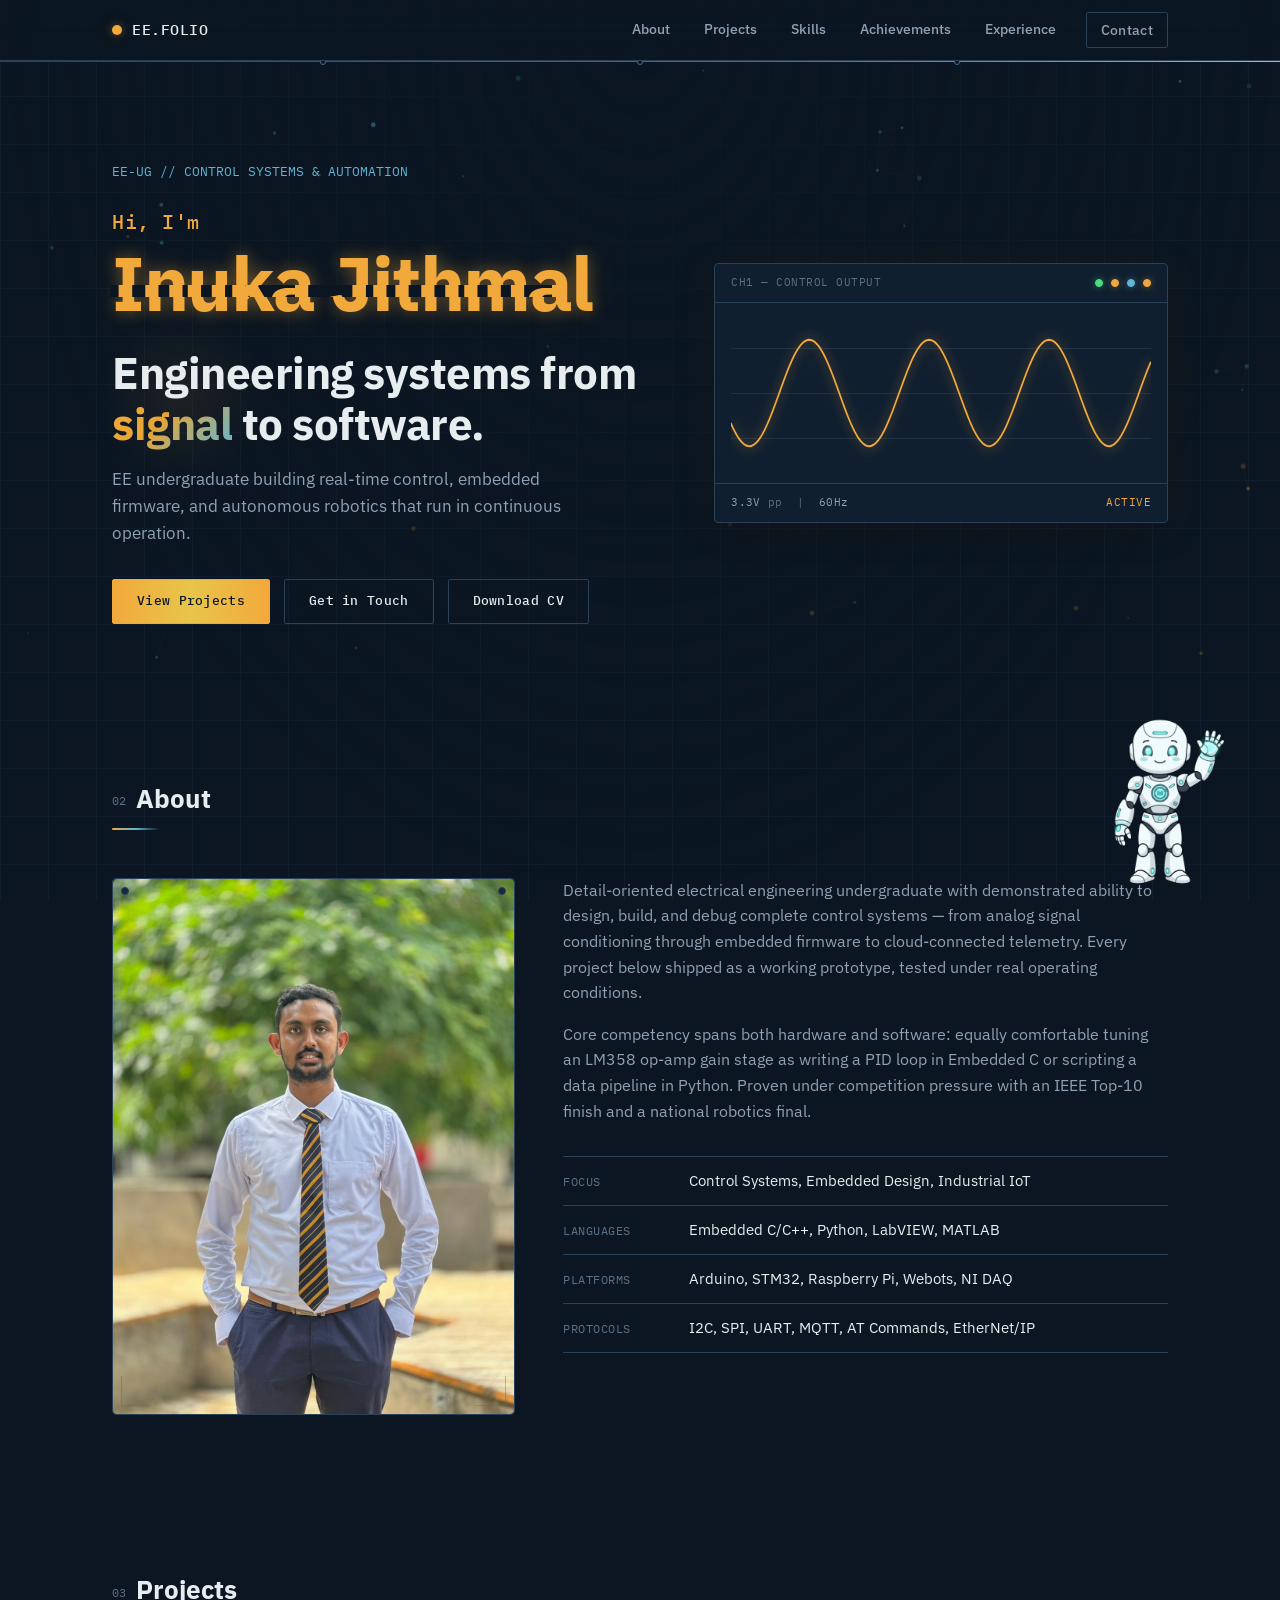
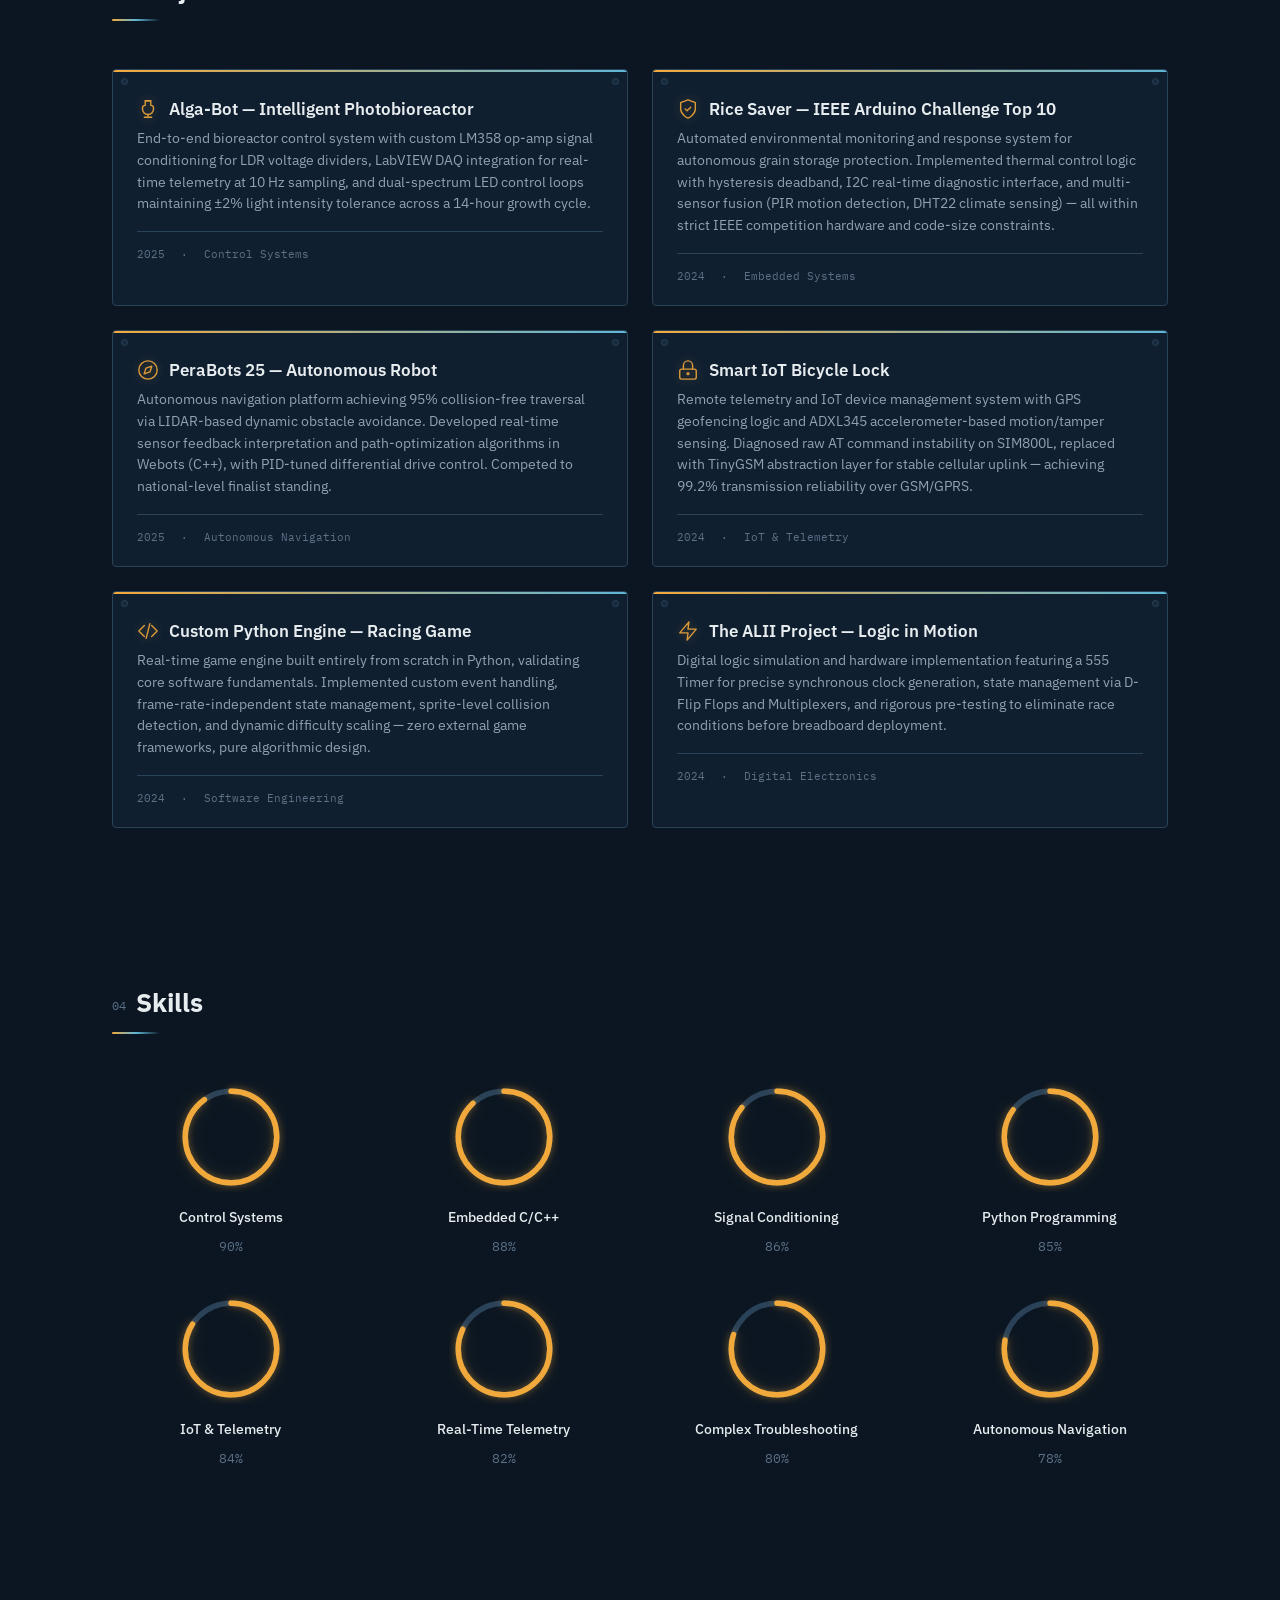
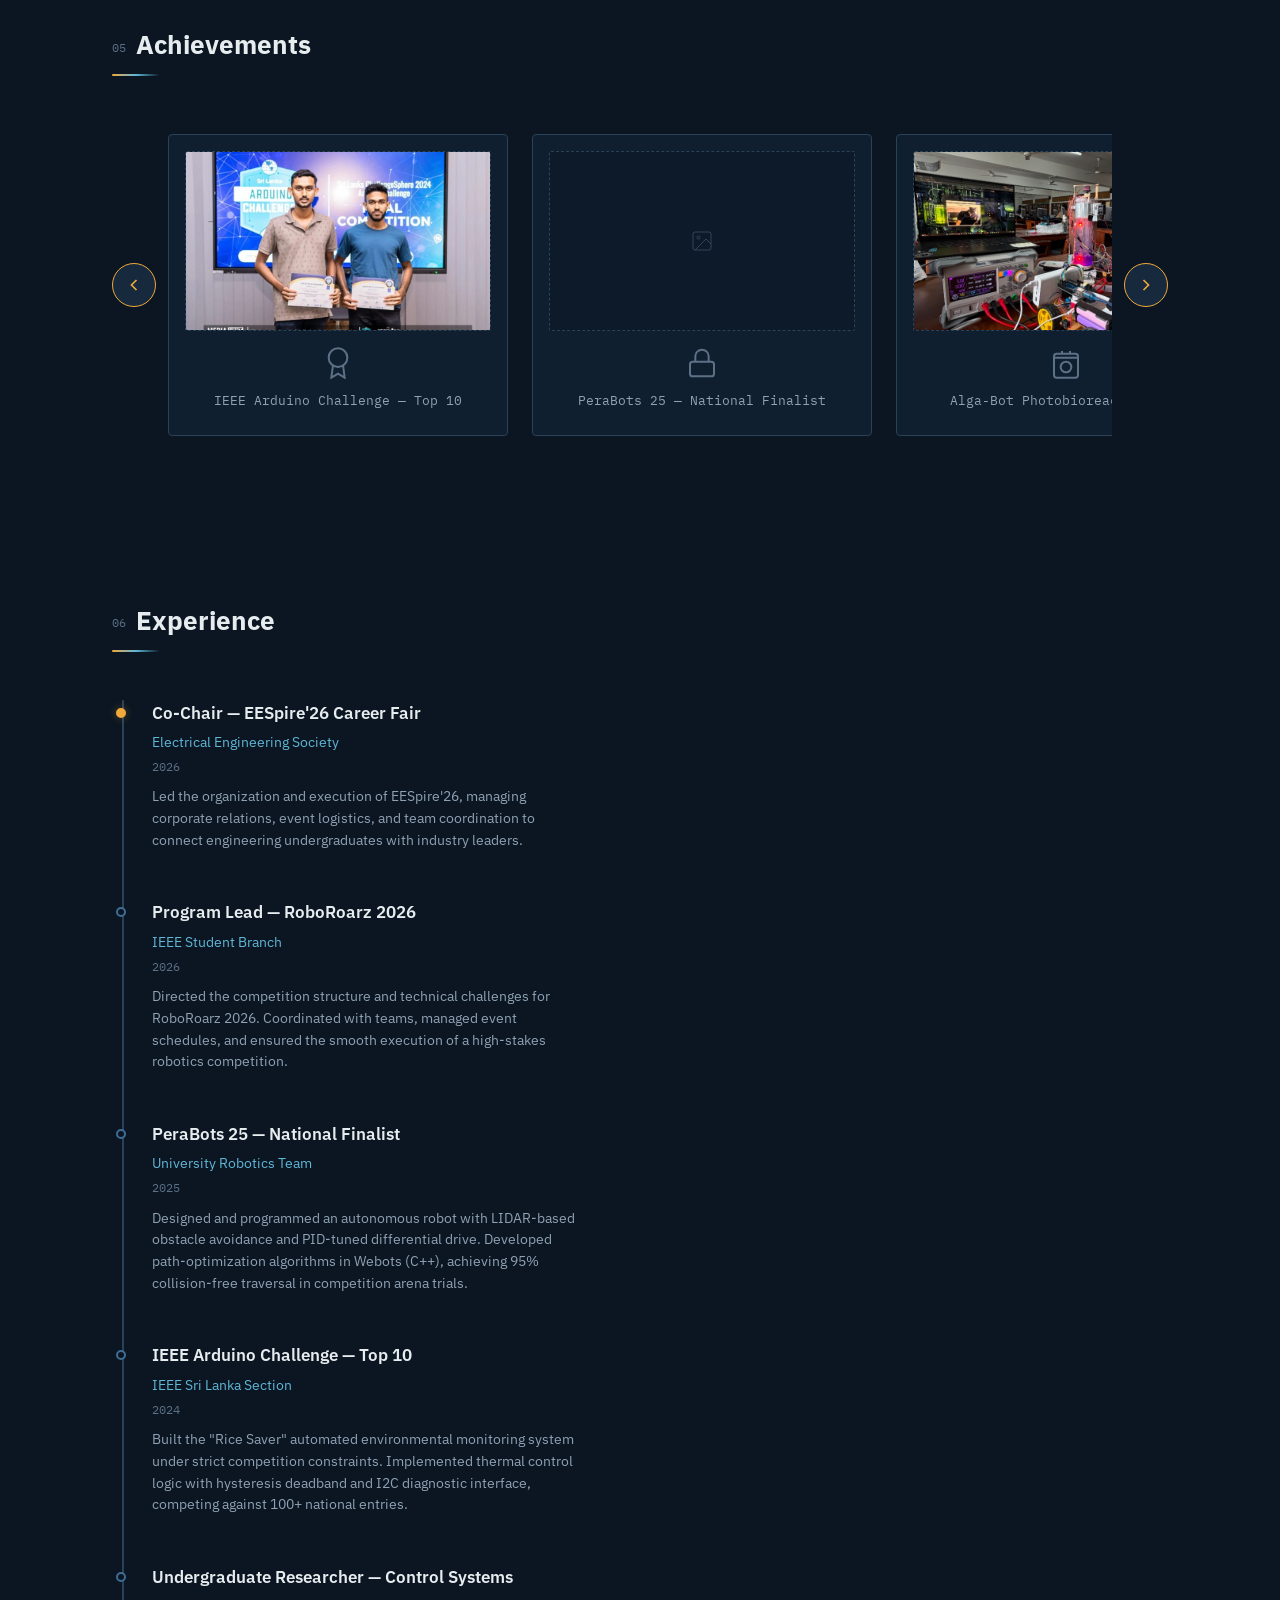
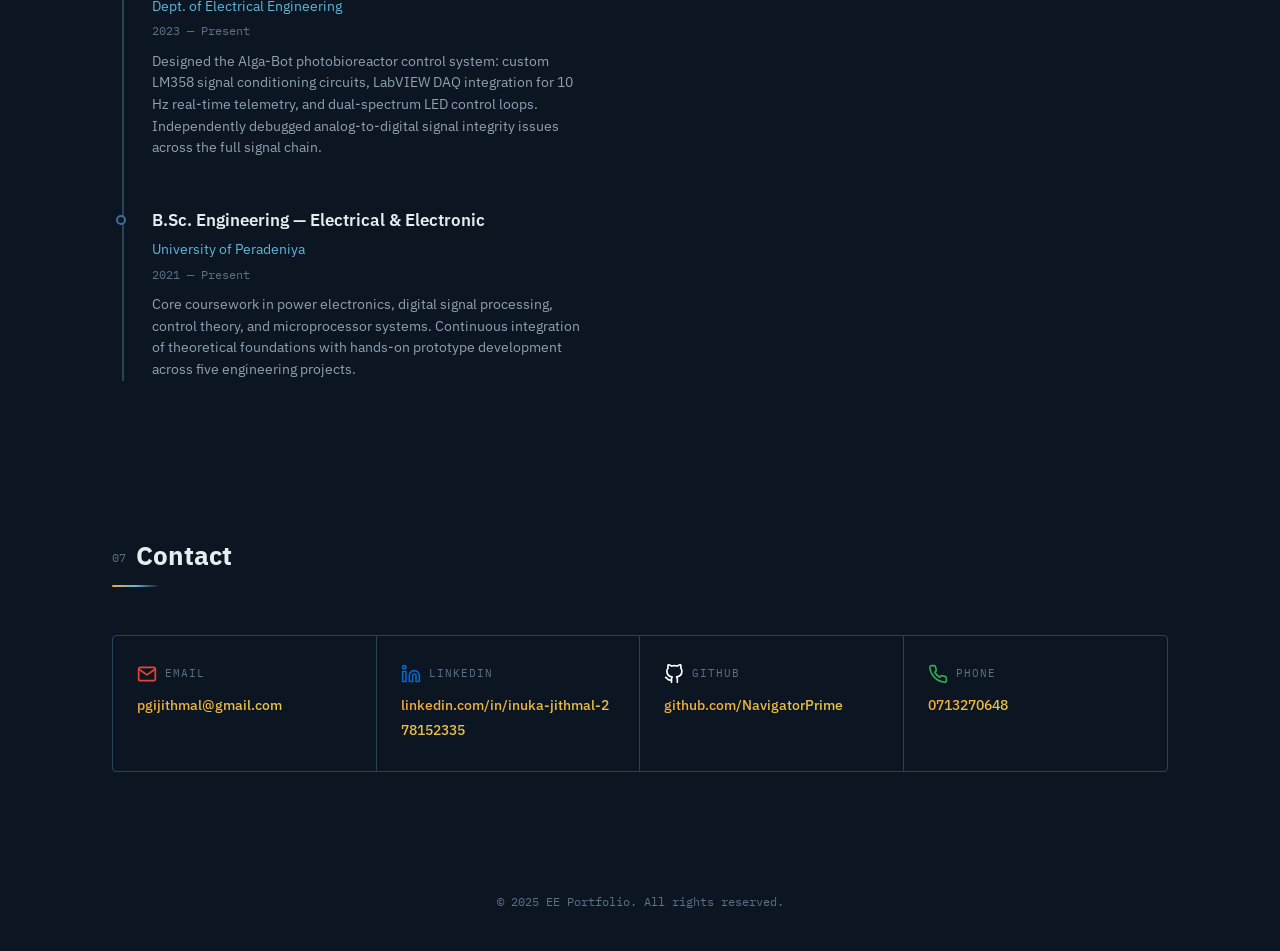
==== commit 5d98cd1c: "Some changes to portfolio" ====
--- a/index.html
+++ b/index.html
@@ -5,7 +5,7 @@
   <meta name="viewport" content="width=device-width, initial-scale=1.0">
   <title>Electrical Engineering Portfolio — Control Systems, Embedded Design &amp; Autonomous Robotics</title>
   <meta name="description" content="Electrical engineering undergraduate portfolio specializing in real-time control systems, embedded C/C++ firmware, autonomous robotics, industrial IoT, and signal conditioning. Proven track record in IEEE competitions and national-level robotics finals.">
-  <link rel="stylesheet" href="index.css?v=2">
+  <link rel="stylesheet" href="index.css?v=3">
 </head>
 <body>
 
@@ -219,6 +219,24 @@
           </div>
         </div>
 
+        <!-- 6. ALII Project -->
+        <div class="project-card" tabindex="0">
+          <h3><svg class="project-icon" viewBox="0 0 24 24" fill="none" stroke="currentColor" stroke-width="1.5" stroke-linecap="round" stroke-linejoin="round"><path d="M13 2L3 14h9l-1 8 10-12h-9l1-8z"/></svg>The ALII Project — Logic in Motion</h3>
+          <p class="project-desc">Digital logic simulation and hardware implementation featuring a 555 Timer for precise synchronous clock generation, state management via D-Flip Flops and Multiplexers, and rigorous pre-testing to eliminate race conditions before breadboard deployment.</p>
+          <div class="project-tags">
+            <span class="tag">555 Timer</span>
+            <span class="tag">Digital Logic</span>
+            <span class="tag">D-Flip Flops</span>
+            <span class="tag">Simulation</span>
+            <span class="tag">Multiplexers</span>
+          </div>
+          <div class="project-meta">
+            <span>2024</span>
+            <span>·</span>
+            <span>Digital Electronics</span>
+          </div>
+        </div>
+
       </div>
     </div>
   </section>
@@ -327,12 +345,16 @@
   <section id="achievements">
     <div class="wrap">
       <h2><span class="section-ref">05</span>Achievements</h2>
-      <div class="marquee-container" id="achievement-marquee">
-        <div class="marquee-track">
-          <!-- Set 1 -->
+      <div class="marquee-wrapper">
+        <button class="marquee-nav-btn left" id="marquee-left">
+          <svg viewBox="0 0 24 24" fill="none" stroke="currentColor" stroke-width="2"><polyline points="15 18 9 12 15 6"/></svg>
+        </button>
+        <div class="marquee-container" id="achievement-marquee">
+          <div class="marquee-track" id="marquee-track">
+            <!-- Set 1 -->
           <div class="marquee-set">
             <a href="projects/rice-saver.html" class="marquee-card" data-project="rice-saver">
-              <div class="marquee-image-placeholder"><svg viewBox="0 0 24 24" fill="none" stroke="currentColor" stroke-width="1"><rect x="3" y="3" width="18" height="18" rx="2" ry="2"/><circle cx="8.5" cy="8.5" r="1.5"/><polyline points="21 15 16 10 5 21"/></svg></div>
+              <div class="marquee-image-placeholder"><img src="projects/images/arduino-ieee.jpg" alt="IEEE Arduino Challenge"></div>
               <div class="marquee-content">
                 <svg viewBox="0 0 24 24" fill="none" stroke="currentColor" stroke-width="1.5"><circle cx="12" cy="8" r="7"/><polyline points="8.21 13.89 7 23 12 20 17 23 15.79 13.88"/></svg>
                 <div class="marquee-text">IEEE Arduino Challenge — Top 10</div>
@@ -346,7 +368,7 @@
               </div>
             </a>
             <a href="projects/algabot.html" class="marquee-card" data-project="algabot">
-              <div class="marquee-image-placeholder"><svg viewBox="0 0 24 24" fill="none" stroke="currentColor" stroke-width="1"><rect x="3" y="3" width="18" height="18" rx="2" ry="2"/><circle cx="8.5" cy="8.5" r="1.5"/><polyline points="21 15 16 10 5 21"/></svg></div>
+              <div class="marquee-image-placeholder"><img src="projects/images/achievement.jpg" alt="Achievement Thumbnail"></div>
               <div class="marquee-content">
                 <svg viewBox="0 0 24 24" fill="none" stroke="currentColor" stroke-width="1.5"><path d="M9 3v2M15 3v2M3 8h18M5 5h14a2 2 0 0 1 2 2v14a2 2 0 0 1-2 2H5a2 2 0 0 1-2-2V7a2 2 0 0 1 2-2z"/><circle cx="12" cy="15" r="4"/></svg>
                 <div class="marquee-text">Alga-Bot Photobioreactor Demo</div>
@@ -373,54 +395,19 @@
                 <div class="marquee-text">ROBOFEST 2025 — Finalist</div>
               </div>
             </a>
-          </div>
-          
-          <!-- Set 2 (for seamless looping) -->
-          <div class="marquee-set">
-            <a href="projects/rice-saver.html" class="marquee-card" data-project="rice-saver">
-              <div class="marquee-image-placeholder"><svg viewBox="0 0 24 24" fill="none" stroke="currentColor" stroke-width="1"><rect x="3" y="3" width="18" height="18" rx="2" ry="2"/><circle cx="8.5" cy="8.5" r="1.5"/><polyline points="21 15 16 10 5 21"/></svg></div>
-              <div class="marquee-content">
-                <svg viewBox="0 0 24 24" fill="none" stroke="currentColor" stroke-width="1.5"><circle cx="12" cy="8" r="7"/><polyline points="8.21 13.89 7 23 12 20 17 23 15.79 13.88"/></svg>
-                <div class="marquee-text">IEEE Arduino Challenge — Top 10</div>
-              </div>
-            </a>
-            <a href="projects/perabots.html" class="marquee-card" data-project="perabots">
-              <div class="marquee-image-placeholder"><svg viewBox="0 0 24 24" fill="none" stroke="currentColor" stroke-width="1"><rect x="3" y="3" width="18" height="18" rx="2" ry="2"/><circle cx="8.5" cy="8.5" r="1.5"/><polyline points="21 15 16 10 5 21"/></svg></div>
-              <div class="marquee-content">
-                <svg viewBox="0 0 24 24" fill="none" stroke="currentColor" stroke-width="1.5"><rect x="3" y="11" width="18" height="11" rx="2" ry="2"/><path d="M7 11V7a5 5 0 0 1 10 0v4"/></svg>
-                <div class="marquee-text">PeraBots 25 — National Finalist</div>
-              </div>
-            </a>
-            <a href="projects/algabot.html" class="marquee-card" data-project="algabot">
-              <div class="marquee-image-placeholder"><svg viewBox="0 0 24 24" fill="none" stroke="currentColor" stroke-width="1"><rect x="3" y="3" width="18" height="18" rx="2" ry="2"/><circle cx="8.5" cy="8.5" r="1.5"/><polyline points="21 15 16 10 5 21"/></svg></div>
-              <div class="marquee-content">
-                <svg viewBox="0 0 24 24" fill="none" stroke="currentColor" stroke-width="1.5"><path d="M9 3v2M15 3v2M3 8h18M5 5h14a2 2 0 0 1 2 2v14a2 2 0 0 1-2 2H5a2 2 0 0 1-2-2V7a2 2 0 0 1 2-2z"/><circle cx="12" cy="15" r="4"/></svg>
-                <div class="marquee-text">Alga-Bot Photobioreactor Demo</div>
-              </div>
-            </a>
-            <a href="projects/iot-lock.html" class="marquee-card" data-project="iot-lock">
-              <div class="marquee-image-placeholder"><svg viewBox="0 0 24 24" fill="none" stroke="currentColor" stroke-width="1"><rect x="3" y="3" width="18" height="18" rx="2" ry="2"/><circle cx="8.5" cy="8.5" r="1.5"/><polyline points="21 15 16 10 5 21"/></svg></div>
-              <div class="marquee-content">
-                <svg viewBox="0 0 24 24" fill="none" stroke="currentColor" stroke-width="1.5"><path d="M22 12h-4l-3 9L9 3l-3 9H2"/></svg>
-                <div class="marquee-text">IoT Bicycle Lock — Field Test</div>
-              </div>
-            </a>
-            <a href="projects/racing-engine.html" class="marquee-card" data-project="racing-engine">
-              <div class="marquee-image-placeholder"><svg viewBox="0 0 24 24" fill="none" stroke="currentColor" stroke-width="1"><rect x="3" y="3" width="18" height="18" rx="2" ry="2"/><circle cx="8.5" cy="8.5" r="1.5"/><polyline points="21 15 16 10 5 21"/></svg></div>
-              <div class="marquee-content">
-                <svg viewBox="0 0 24 24" fill="none" stroke="currentColor" stroke-width="1.5"><polyline points="16 18 22 12 16 6"/><polyline points="8 6 2 12 8 18"/></svg>
-                <div class="marquee-text">Python Racing Engine Demo</div>
-              </div>
-            </a>
-            <a href="projects/raven.html" class="marquee-card" data-project="raven">
-              <div class="marquee-image-placeholder"><svg viewBox="0 0 24 24" fill="none" stroke="currentColor" stroke-width="1"><rect x="3" y="3" width="18" height="18" rx="2" ry="2"/><circle cx="8.5" cy="8.5" r="1.5"/><polyline points="21 15 16 10 5 21"/></svg></div>
-              <div class="marquee-content">
-                <svg viewBox="0 0 24 24" fill="none" stroke="currentColor" stroke-width="1.5"><polygon points="12 2 15.09 8.26 22 9.27 17 14.14 18.18 21.02 12 17.77 5.82 21.02 7 14.14 2 9.27 8.91 8.26 12 2"/></svg>
-                <div class="marquee-text">ROBOFEST 2025 — Finalist</div>
-              </div>
-            </a>
-          </div>
-        </div>
+            <a href="projects/alii.html" class="marquee-card" data-project="alii">
+              <div class="marquee-image-placeholder"><img src="projects/images/alii-front.jpg" alt="The ALII Project"></div>
+              <div class="marquee-content">
+                <svg viewBox="0 0 24 24" fill="none" stroke="currentColor" stroke-width="1.5"><path d="M13 2L3 14h9l-1 8 10-12h-9l1-8z"/></svg>
+                <div class="marquee-text">The ALII Project</div>
+              </div>
+            </a>
+          </div>
+          </div>
+        </div>
+        <button class="marquee-nav-btn right" id="marquee-right">
+          <svg viewBox="0 0 24 24" fill="none" stroke="currentColor" stroke-width="2"><polyline points="9 18 15 12 9 6"/></svg>
+        </button>
       </div>
     </div>
   </section>
--- a/index.css
+++ b/index.css
@@ -801,23 +801,64 @@
 /* ====================
    ACHIEVEMENTS
    ==================== */
+.marquee-wrapper {
+  position: relative;
+  width: 100%;
+  padding: 0 56px; /* space for the arrow buttons on each side */
+}
+
 .marquee-container {
-  overflow: hidden;
+  overflow-x: auto;
+  overflow-y: hidden;
+  scroll-behavior: smooth;
   position: relative;
   width: 100%;
   padding: 10px 0;
-  mask-image: linear-gradient(to right, transparent, black 5%, black 95%, transparent);
-  -webkit-mask-image: linear-gradient(to right, transparent, black 5%, black 95%, transparent);
+  /* hide scrollbar */
+  scrollbar-width: none;
+  -ms-overflow-style: none;
+}
+.marquee-container::-webkit-scrollbar {
+  display: none;
 }
 
 .marquee-track {
   display: flex;
   width: max-content;
-  animation: scrollMarquee 35s linear infinite;
-}
-
-.marquee-container:hover .marquee-track {
-  animation-play-state: paused;
+}
+
+.marquee-nav-btn {
+  background: var(--navy-800);
+  border: 1px solid var(--amber);
+  color: var(--amber);
+  width: 44px;
+  height: 44px;
+  border-radius: 50%;
+  display: flex;
+  align-items: center;
+  justify-content: center;
+  cursor: pointer;
+  z-index: 10;
+  position: absolute;
+  top: 50%;
+  transform: translateY(-50%);
+  transition: all 0.3s ease;
+  flex-shrink: 0;
+}
+.marquee-nav-btn:hover {
+  background: var(--amber);
+  color: var(--navy-950);
+  box-shadow: 0 0 16px rgba(242, 169, 59, 0.4);
+}
+.marquee-nav-btn.left {
+  left: 0;
+}
+.marquee-nav-btn.right {
+  right: 0;
+}
+.marquee-nav-btn svg {
+  width: 20px;
+  height: 20px;
 }
 
 .marquee-set {
@@ -925,33 +966,22 @@
   color: var(--text);
 }
 
-@keyframes scrollMarquee {
-  to {
-    transform: translateX(-50%);
-  }
-}
-
-/* Reduced motion for marquee */
+/* Reduced motion for marquee fallback */
 @media (prefers-reduced-motion: reduce) {
-  .marquee-track {
-    animation: none;
+  .marquee-container {
     overflow-x: auto;
-    width: 100%;
     scrollbar-width: thin;
     scrollbar-color: var(--amber) var(--navy-900);
   }
-  .marquee-track::-webkit-scrollbar {
+  .marquee-container::-webkit-scrollbar {
     height: 6px;
   }
-  .marquee-track::-webkit-scrollbar-track {
+  .marquee-container::-webkit-scrollbar-track {
     background: var(--navy-900);
   }
-  .marquee-track::-webkit-scrollbar-thumb {
+  .marquee-container::-webkit-scrollbar-thumb {
     background: var(--amber);
     border-radius: 4px;
-  }
-  .marquee-set:nth-child(2) {
-    display: none;
   }
 }
 
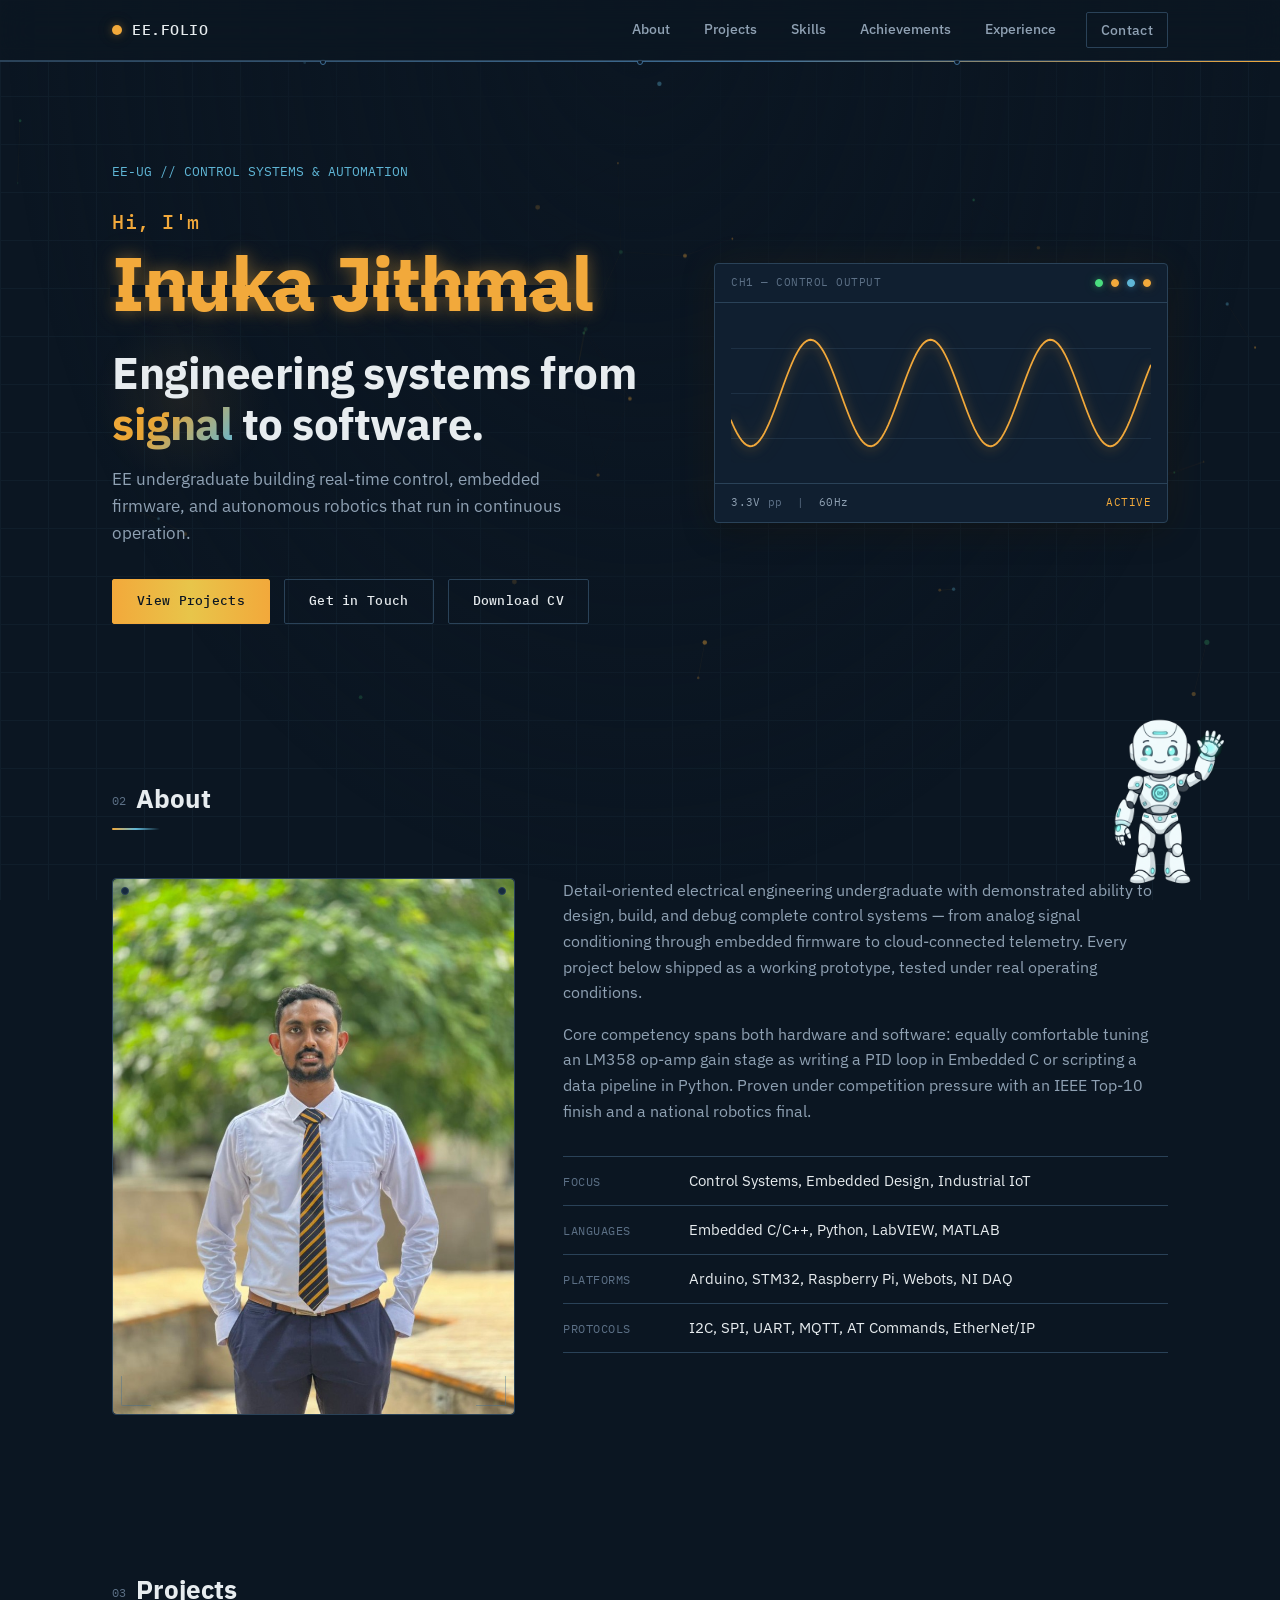
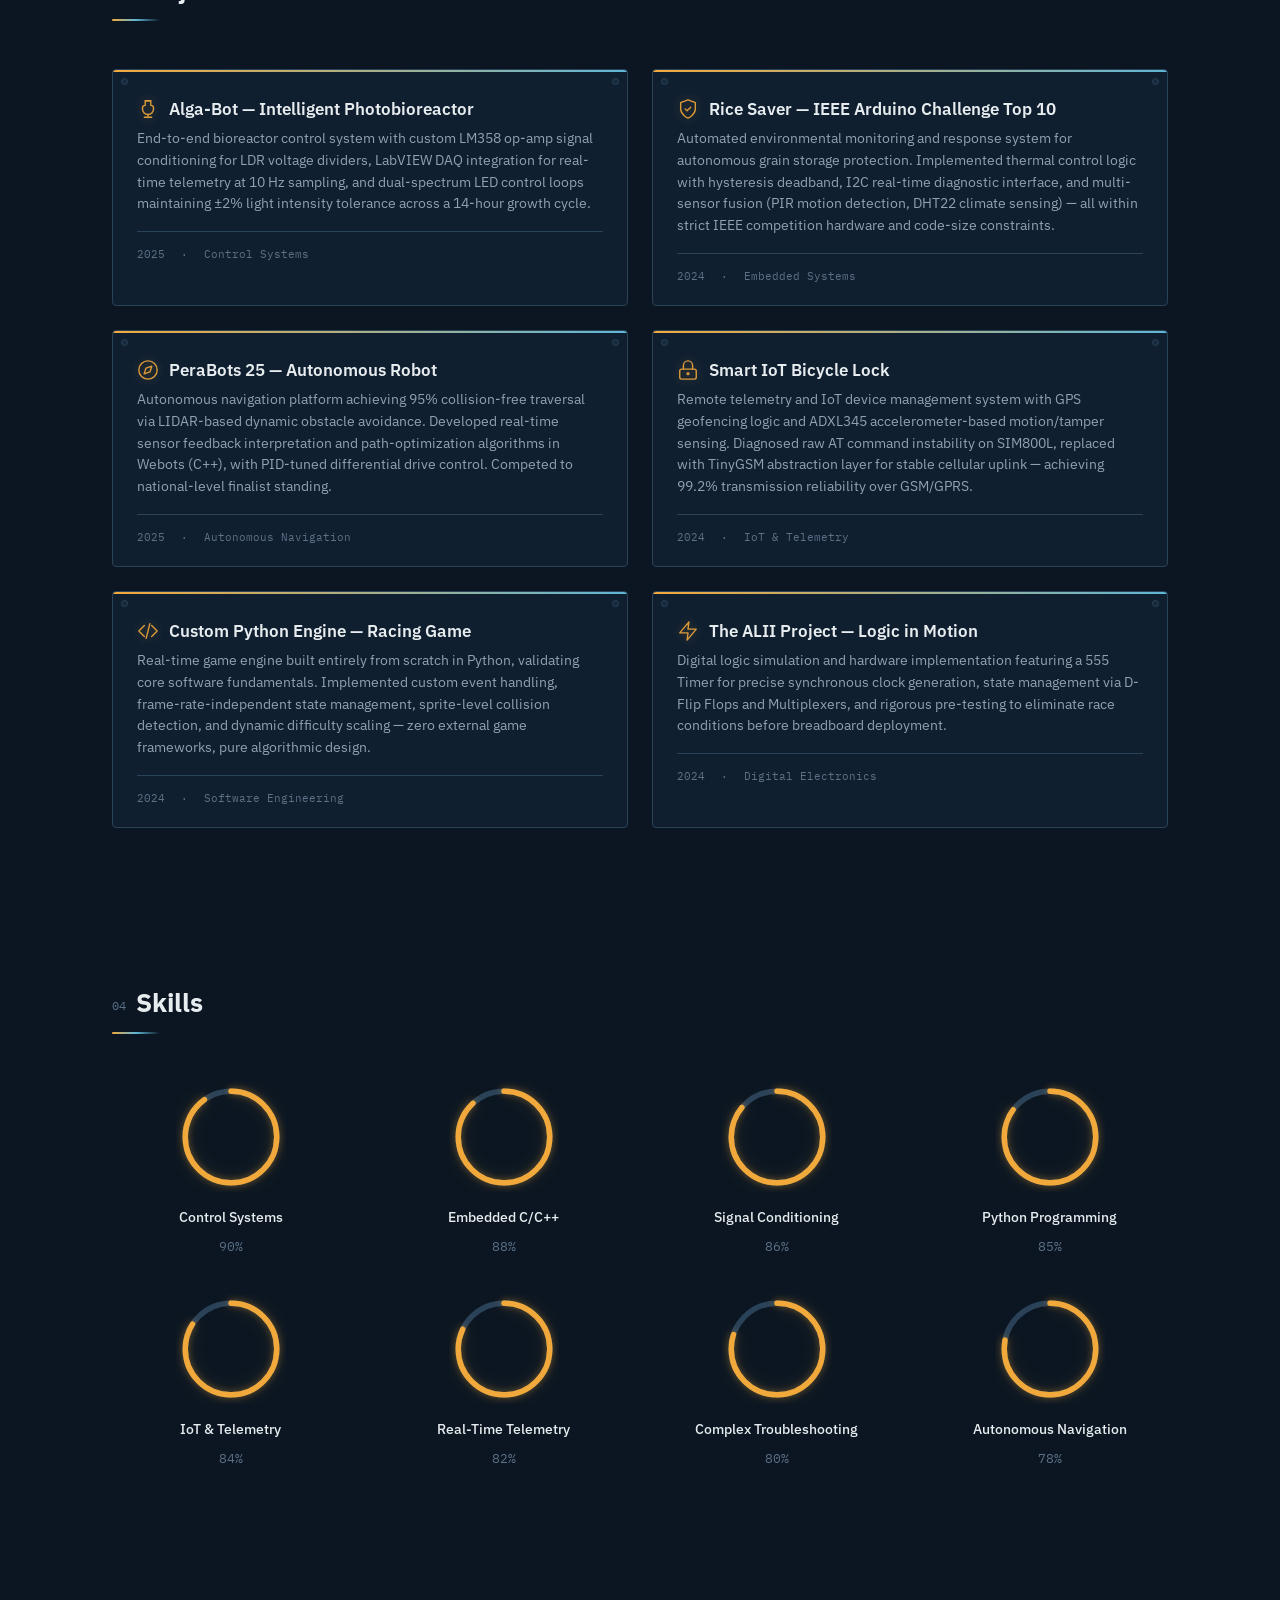
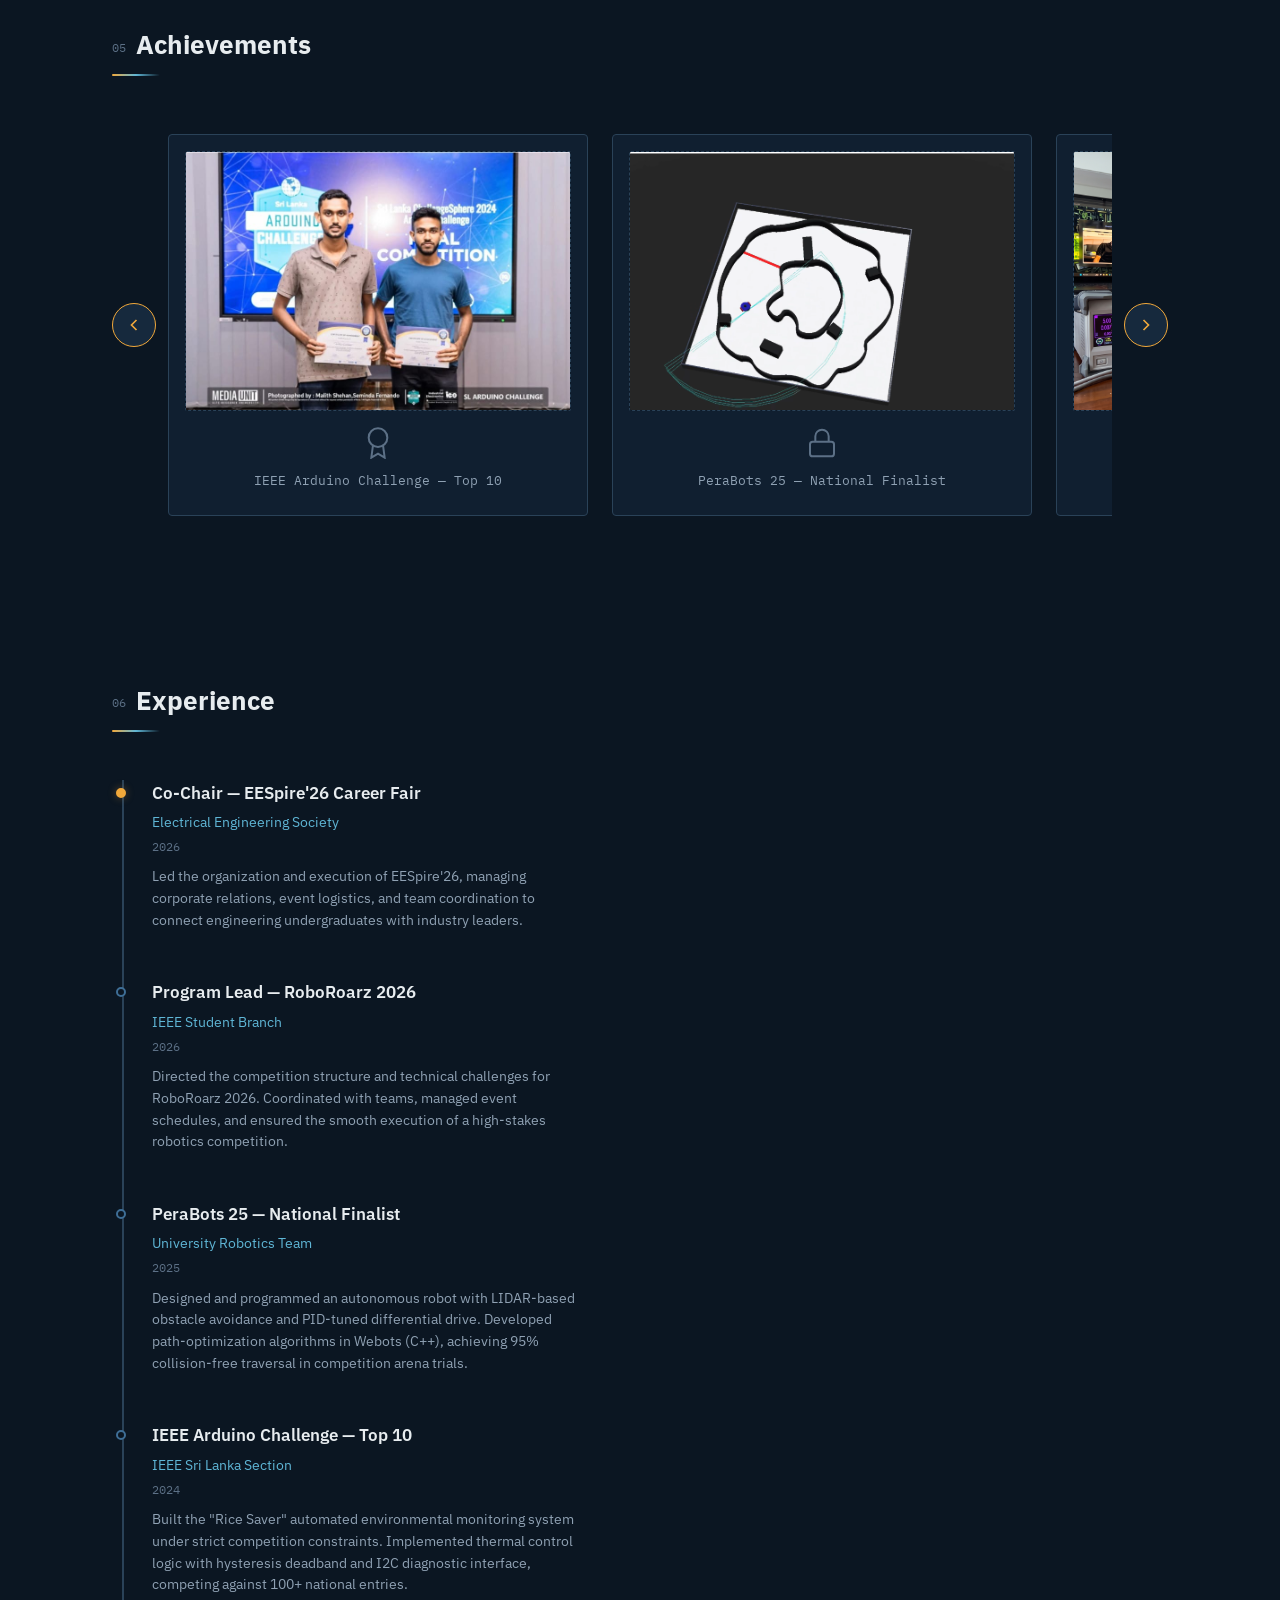
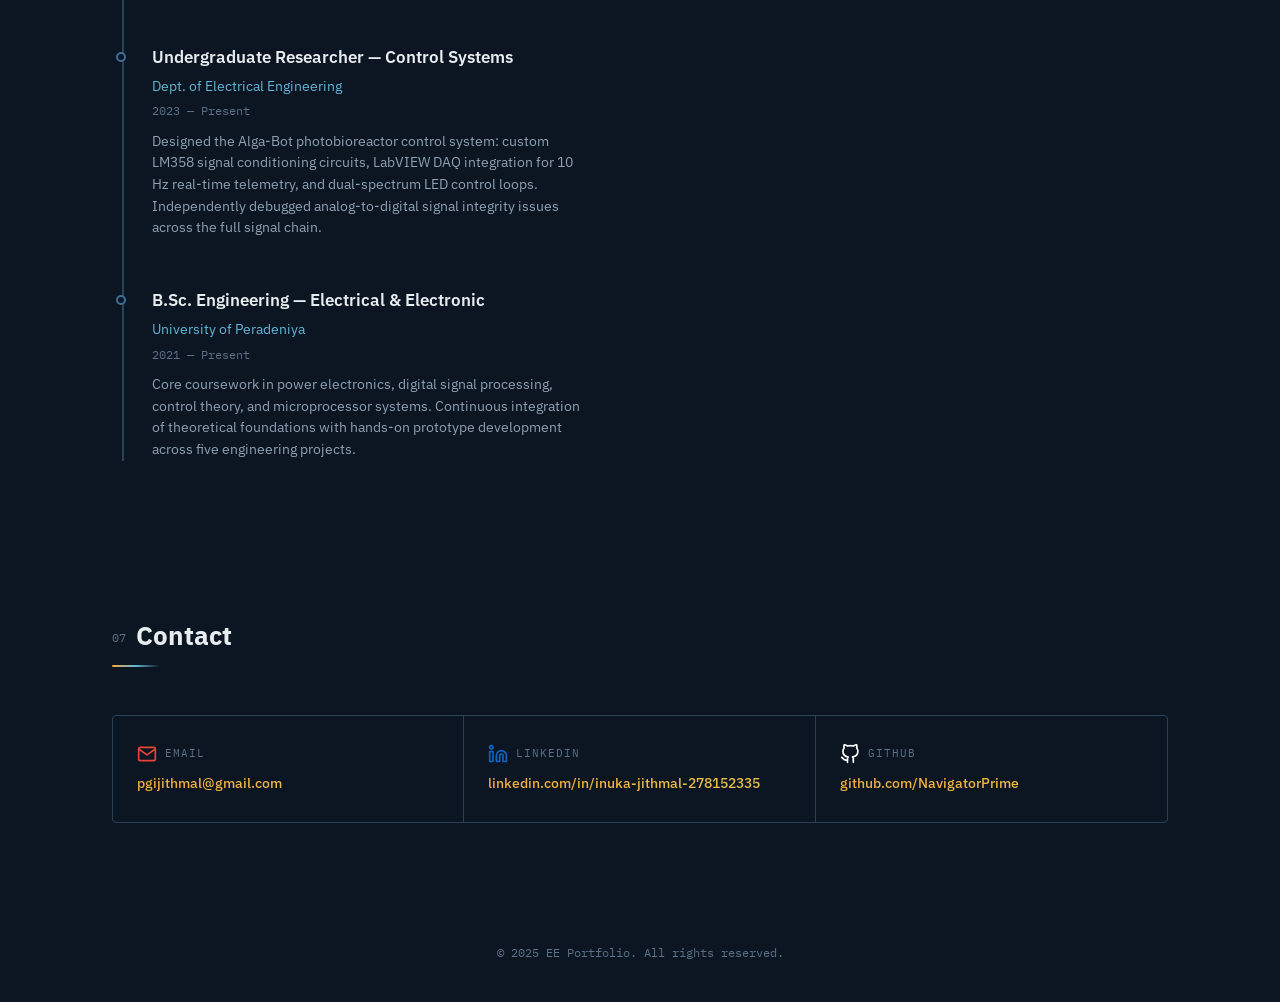
==== commit 20488660: "Updating photos and file links" ====
--- a/index.html
+++ b/index.html
@@ -361,7 +361,7 @@
               </div>
             </a>
             <a href="projects/perabots.html" class="marquee-card" data-project="perabots">
-              <div class="marquee-image-placeholder"><svg viewBox="0 0 24 24" fill="none" stroke="currentColor" stroke-width="1"><rect x="3" y="3" width="18" height="18" rx="2" ry="2"/><circle cx="8.5" cy="8.5" r="1.5"/><polyline points="21 15 16 10 5 21"/></svg></div>
+              <div class="marquee-image-placeholder"><img src="projects/images/perabots-arena.png" alt="PeraBots 25 Arena Simulation"></div>
               <div class="marquee-content">
                 <svg viewBox="0 0 24 24" fill="none" stroke="currentColor" stroke-width="1.5"><rect x="3" y="11" width="18" height="11" rx="2" ry="2"/><path d="M7 11V7a5 5 0 0 1 10 0v4"/></svg>
                 <div class="marquee-text">PeraBots 25 — National Finalist</div>
@@ -375,21 +375,21 @@
               </div>
             </a>
             <a href="projects/iot-lock.html" class="marquee-card" data-project="iot-lock">
-              <div class="marquee-image-placeholder"><svg viewBox="0 0 24 24" fill="none" stroke="currentColor" stroke-width="1"><rect x="3" y="3" width="18" height="18" rx="2" ry="2"/><circle cx="8.5" cy="8.5" r="1.5"/><polyline points="21 15 16 10 5 21"/></svg></div>
+              <div class="marquee-image-placeholder"><img src="projects/images/iot-lock.jpg" alt="IoT Bicycle Lock"></div>
               <div class="marquee-content">
                 <svg viewBox="0 0 24 24" fill="none" stroke="currentColor" stroke-width="1.5"><path d="M22 12h-4l-3 9L9 3l-3 9H2"/></svg>
                 <div class="marquee-text">IoT Bicycle Lock — Field Test</div>
               </div>
             </a>
             <a href="projects/racing-engine.html" class="marquee-card" data-project="racing-engine">
-              <div class="marquee-image-placeholder"><svg viewBox="0 0 24 24" fill="none" stroke="currentColor" stroke-width="1"><rect x="3" y="3" width="18" height="18" rx="2" ry="2"/><circle cx="8.5" cy="8.5" r="1.5"/><polyline points="21 15 16 10 5 21"/></svg></div>
+              <div class="marquee-image-placeholder"><img src="projects/images/race.png" alt="Python Racing Engine Demo"></div>
               <div class="marquee-content">
                 <svg viewBox="0 0 24 24" fill="none" stroke="currentColor" stroke-width="1.5"><polyline points="16 18 22 12 16 6"/><polyline points="8 6 2 12 8 18"/></svg>
                 <div class="marquee-text">Python Racing Engine Demo</div>
               </div>
             </a>
             <a href="projects/raven.html" class="marquee-card" data-project="raven">
-              <div class="marquee-image-placeholder"><svg viewBox="0 0 24 24" fill="none" stroke="currentColor" stroke-width="1"><rect x="3" y="3" width="18" height="18" rx="2" ry="2"/><circle cx="8.5" cy="8.5" r="1.5"/><polyline points="21 15 16 10 5 21"/></svg></div>
+              <div class="marquee-image-placeholder"><img src="projects/images/robofest.jpg" alt="ROBOFEST 2025 - Finalist"></div>
               <div class="marquee-content">
                 <svg viewBox="0 0 24 24" fill="none" stroke="currentColor" stroke-width="1.5"><polygon points="12 2 15.09 8.26 22 9.27 17 14.14 18.18 21.02 12 17.77 5.82 21.02 7 14.14 2 9.27 8.91 8.26 12 2"/></svg>
                 <div class="marquee-text">ROBOFEST 2025 — Finalist</div>
@@ -492,10 +492,7 @@
           <span class="terminal-label" style="display: flex; align-items: center; gap: 8px;"><svg viewBox="0 0 24 24" width="20" height="20" fill="none" stroke="#ffffff" stroke-width="2" stroke-linecap="round" stroke-linejoin="round"><path d="M9 19c-5 1.5-5-2.5-7-3m14 6v-3.87a3.37 3.37 0 0 0-.94-2.61c3.14-.35 6.44-1.54 6.44-7A5.44 5.44 0 0 0 20 4.77 5.07 5.07 0 0 0 19.91 1S18.73.65 16 2.48a13.38 13.38 0 0 0-7 0C6.27.65 5.09 1 5.09 1A5.07 5.07 0 0 0 5 4.77a5.44 5.44 0 0 0-1.5 3.78c0 5.42 3.3 6.61 6.44 7A3.37 3.37 0 0 0 9 18.13V22"></path></svg>GITHUB</span>
           <span class="terminal-value">github.com/NavigatorPrime</span>
         </a>
-        <a href="tel:0713270648" class="terminal-cell">
-          <span class="terminal-label" style="display: flex; align-items: center; gap: 8px;"><svg viewBox="0 0 24 24" width="20" height="20" fill="none" stroke="#34A853" stroke-width="2" stroke-linecap="round" stroke-linejoin="round"><path d="M22 16.92v3a2 2 0 0 1-2.18 2 19.79 19.79 0 0 1-8.63-3.07 19.5 19.5 0 0 1-6-6 19.79 19.79 0 0 1-3.07-8.67A2 2 0 0 1 4.11 2h3a2 2 0 0 1 2 1.72 12.84 12.84 0 0 0 .7 2.81 2 2 0 0 1-.45 2.11L8.09 9.91a16 16 0 0 0 6 6l1.27-1.27a2 2 0 0 1 2.11-.45 12.84 12.84 0 0 0 2.81.7A2 2 0 0 1 22 16.92z"></path></svg>PHONE</span>
-          <span class="terminal-value">0713270648</span>
-        </a>
+
       </div>
     </div>
   </section>
--- a/index.css
+++ b/index.css
@@ -869,7 +869,7 @@
 
 .marquee-card {
   flex-shrink: 0;
-  width: 340px;
+  width: 420px;
   background: var(--navy-900);
   border: 1px solid var(--line);
   border-radius: var(--radius-md);
@@ -890,7 +890,7 @@
 
 .marquee-image-placeholder {
   width: 100%;
-  height: 180px;
+  height: 260px;
   background: rgba(11, 22, 34, 0.4);
   border: 1px dashed var(--line);
   border-radius: var(--radius-sm);
@@ -1083,7 +1083,7 @@
    ==================== */
 .terminal-block {
   display: grid;
-  grid-template-columns: repeat(4, 1fr);
+  grid-template-columns: repeat(3, 1fr);
   border: 1px solid var(--line);
   border-radius: var(--radius-md);
   overflow: hidden;
@@ -1094,8 +1094,10 @@
   border-right: 1px solid var(--line);
   transition: background 0.25s ease, box-shadow 0.3s ease;
   text-decoration: none;
-  display: block;
-  position: relative;
+  display: flex;
+  flex-direction: column;
+  position: relative;
+  min-height: 100px;
 }
 
 .terminal-cell:last-child {
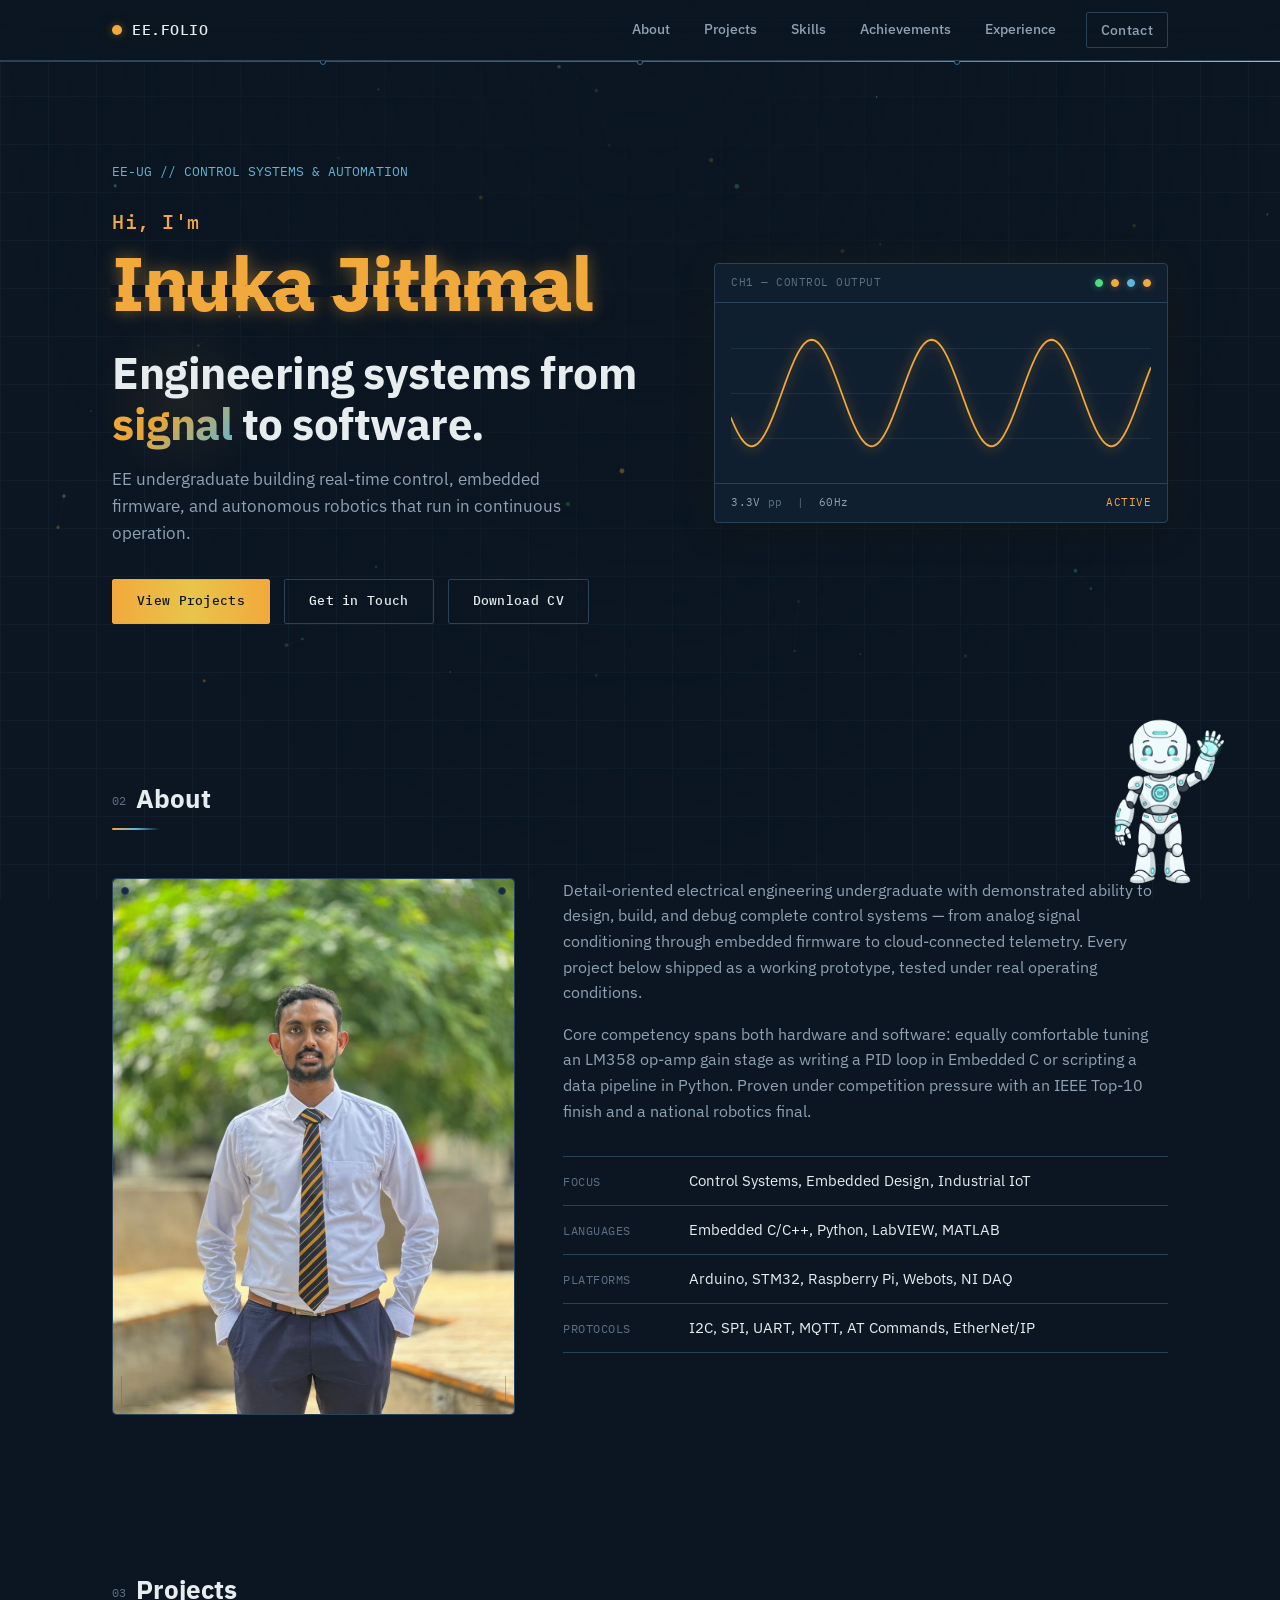
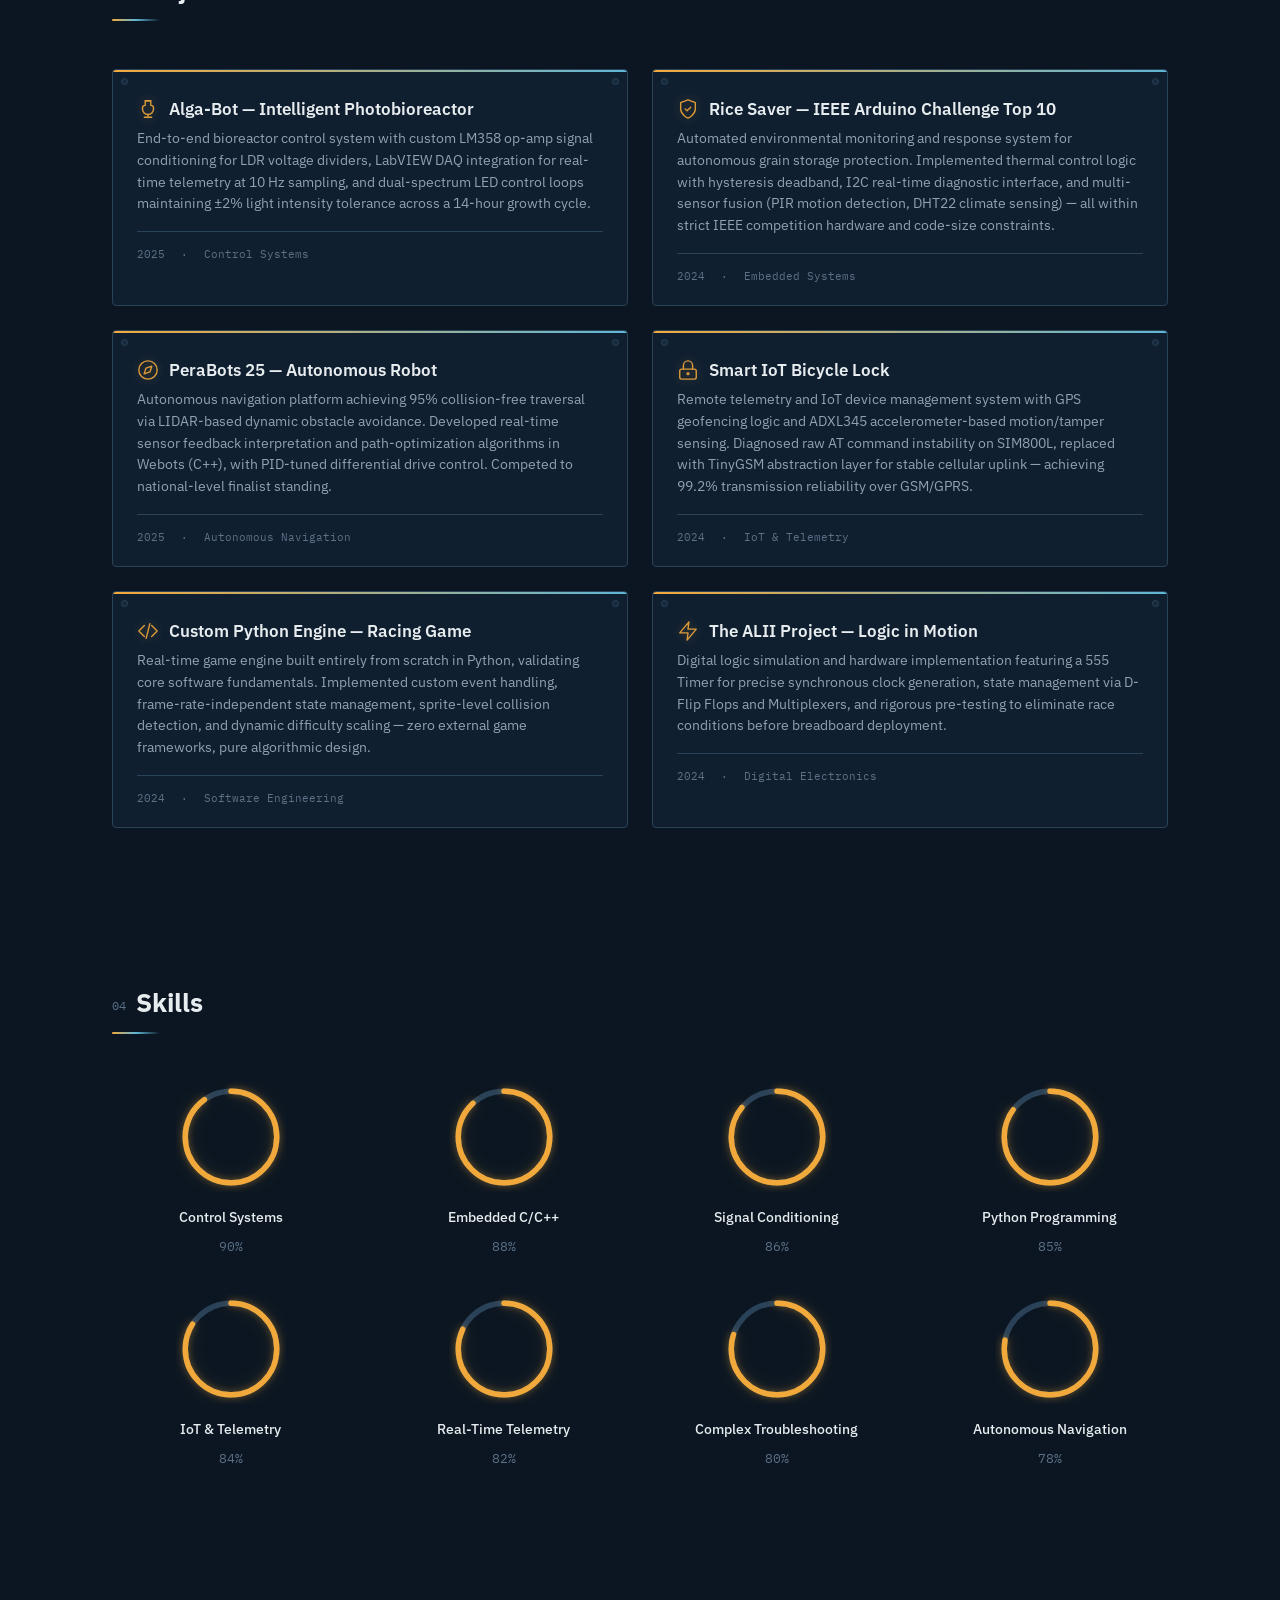
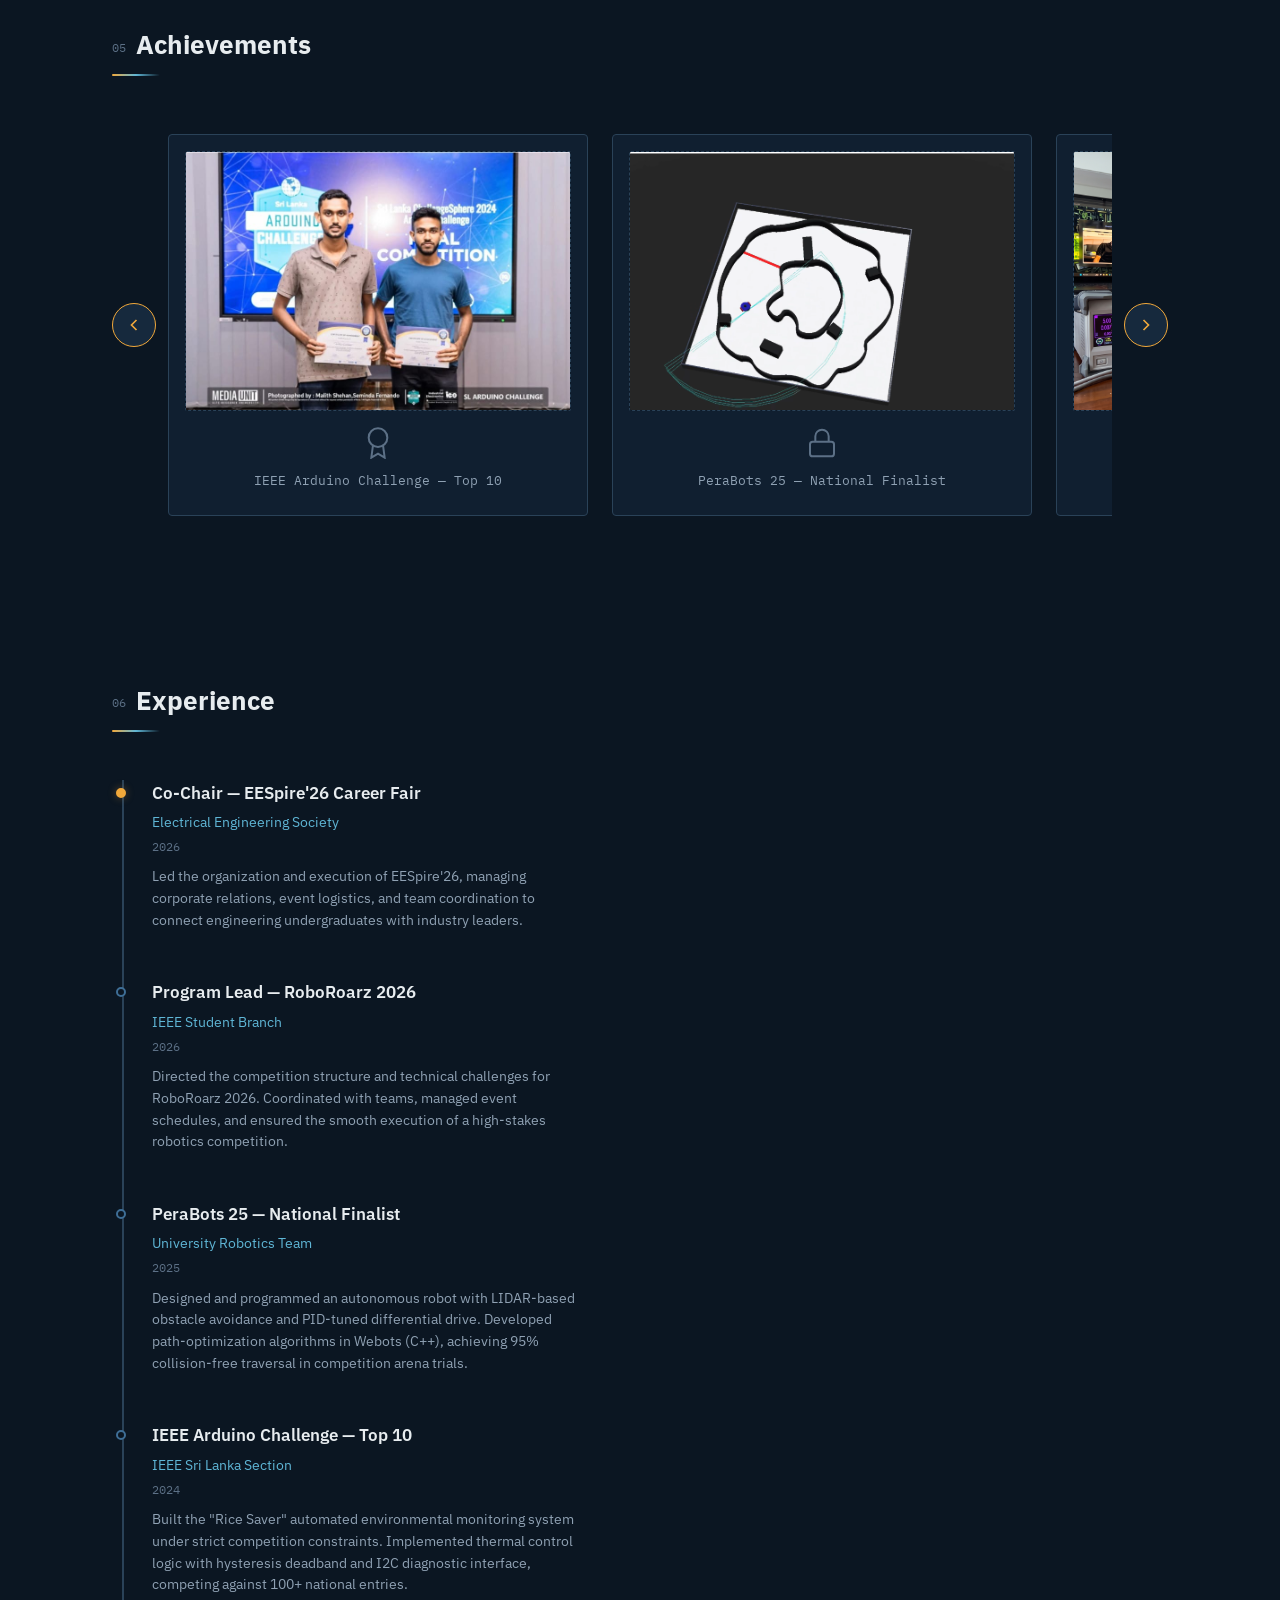
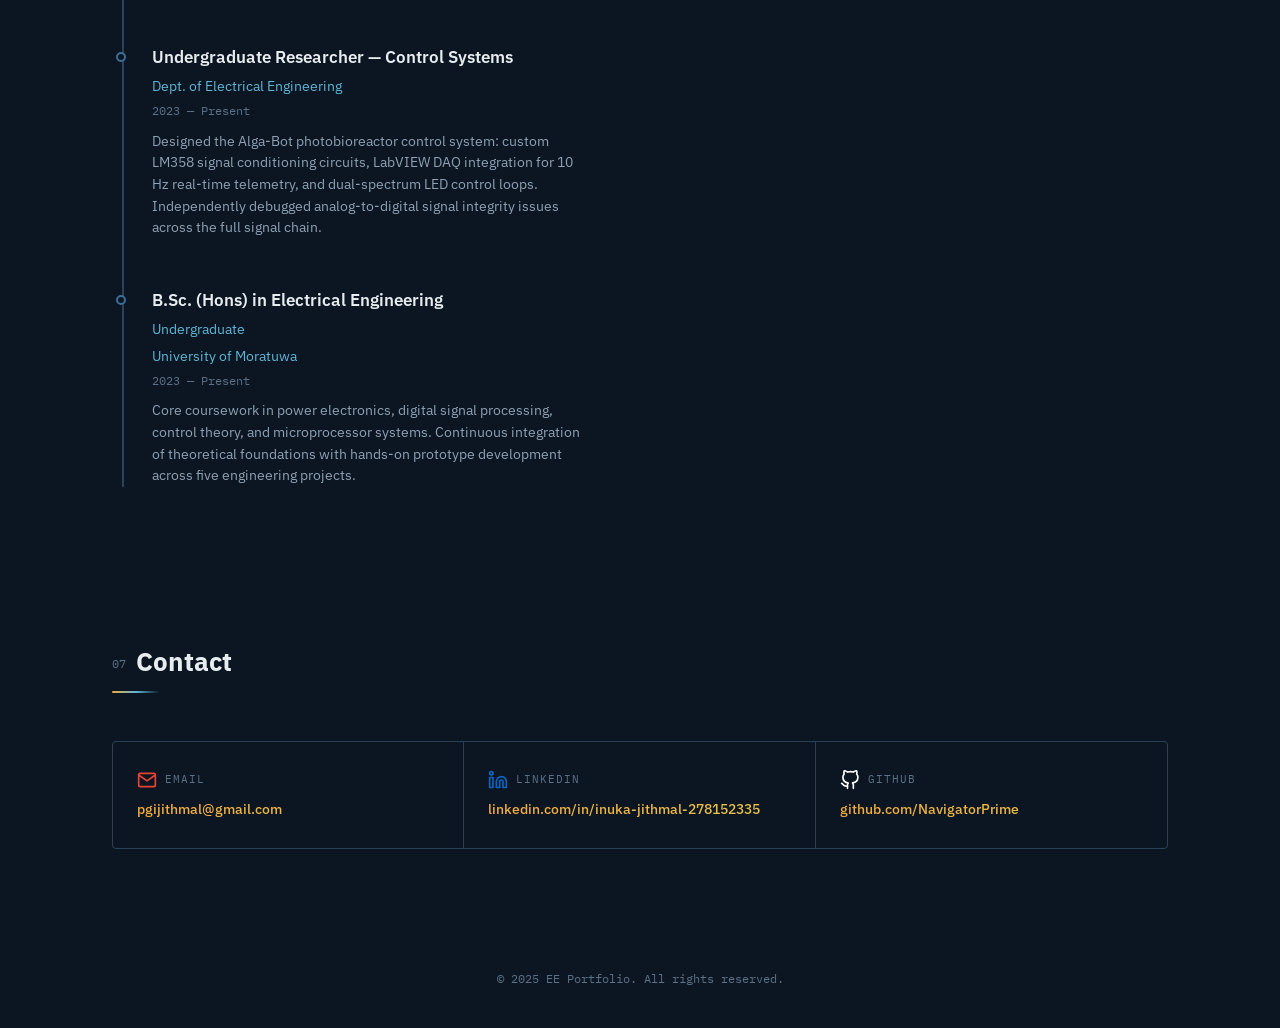
==== commit deeb22be: "Mistake fix" ====
--- a/index.html
+++ b/index.html
@@ -464,9 +464,10 @@
 
         <div class="timeline-item">
           <div class="timeline-node"></div>
-          <div class="timeline-role">B.Sc. Engineering — Electrical &amp; Electronic</div>
-          <div class="timeline-org">University of Peradeniya</div>
-          <div class="timeline-date">2021 — Present</div>
+          <div class="timeline-role">B.Sc. (Hons) in Electrical Engineering</div>
+          <div class="timeline-org">Undergraduate</div>
+          <div class="timeline-org">University of Moratuwa</div>
+          <div class="timeline-date">2023 — Present</div>
           <p class="timeline-desc">Core coursework in power electronics, digital signal processing, control theory, and microprocessor systems. Continuous integration of theoretical foundations with hands-on prototype development across five engineering projects.</p>
         </div>
 
